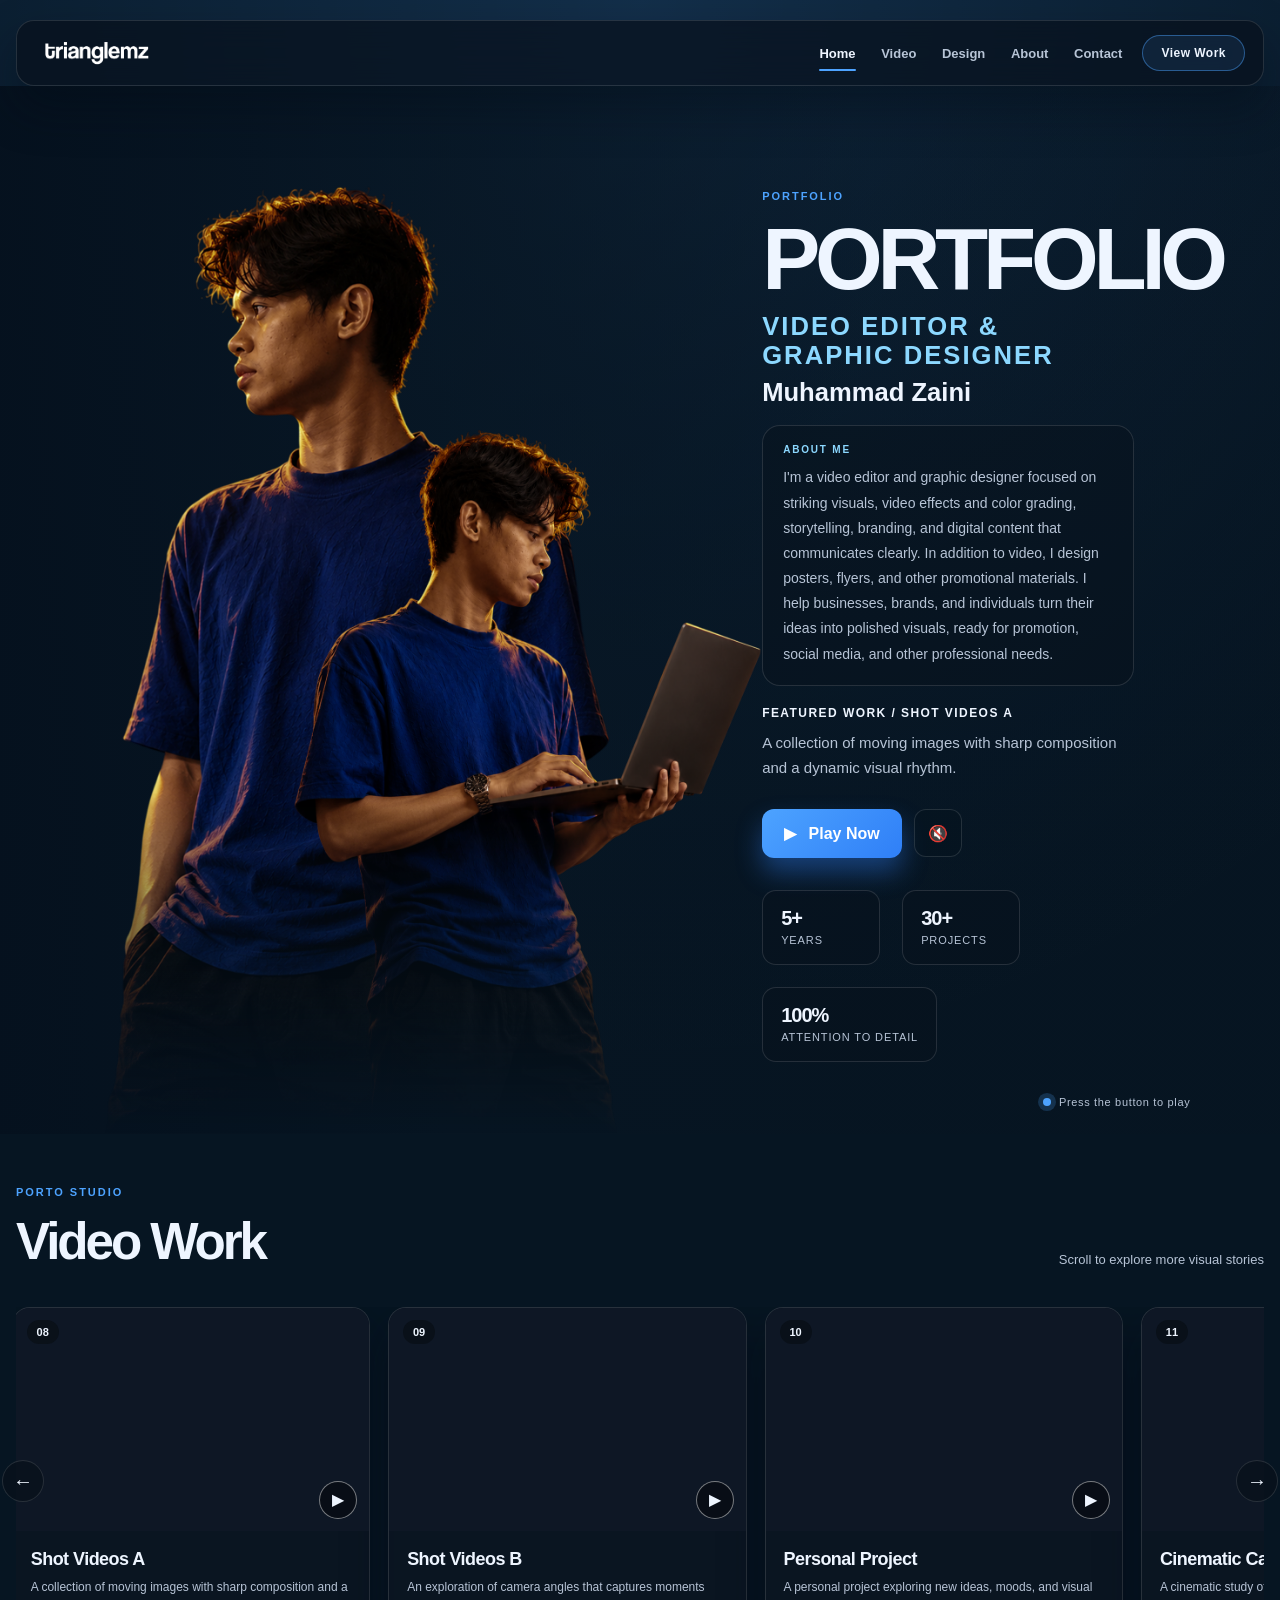
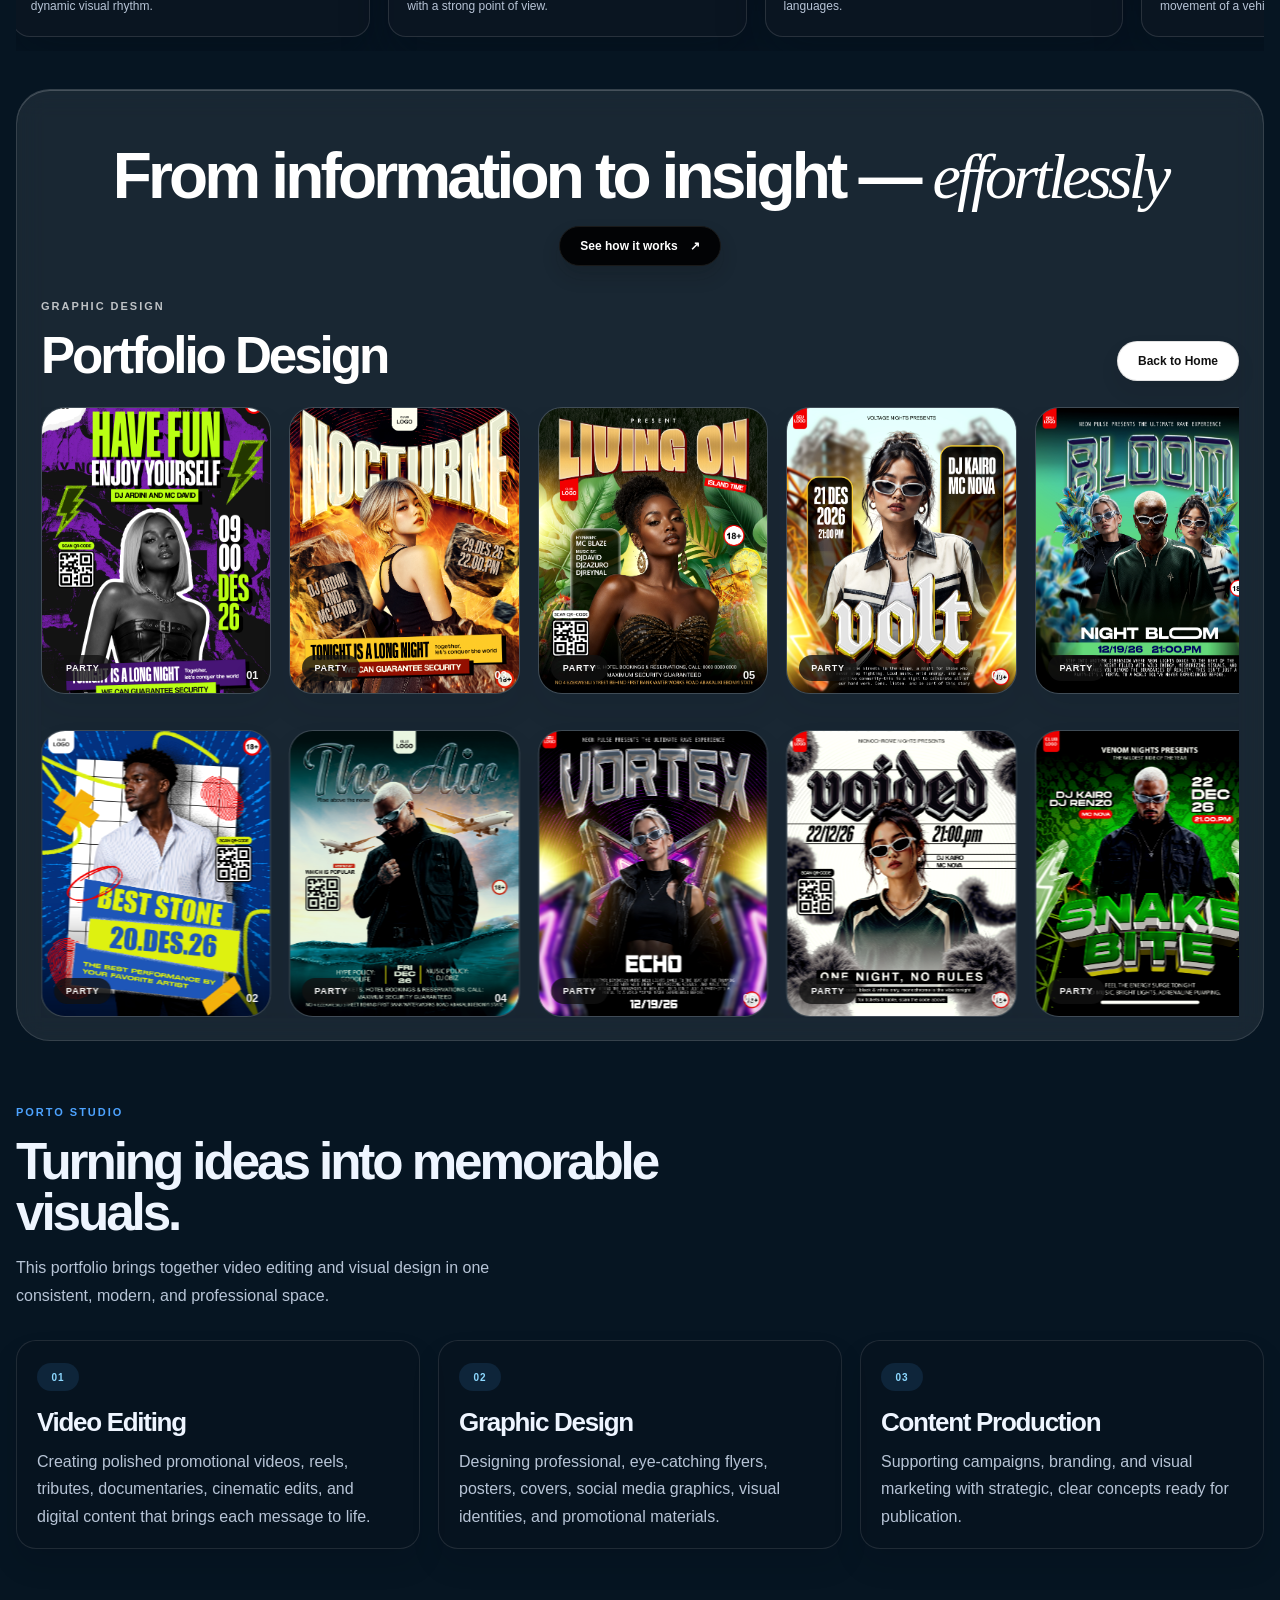
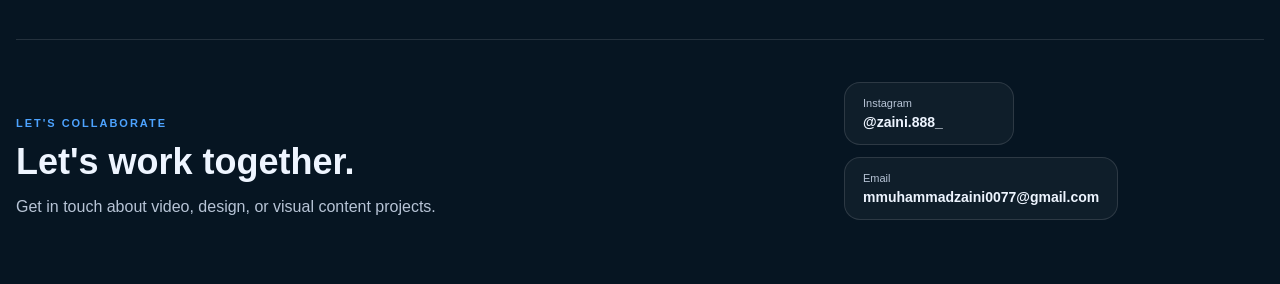
==== halaman 1/index.html @ b0491f7c "Publish portfolio website Co-authored-by: Copilot <223556219+Copilot@users.noreply.github.com>" ====
<!doctype html>
<html lang="en">
<head>
  <meta charset="utf-8">
  <meta name="viewport" content="width=device-width, initial-scale=1">
  <meta name="description" content="Muhammad Zaini's professional video editing and graphic design portfolio.">
  <title>Porto Studio | Video & Design</title>
  <link rel="stylesheet" href="style.css">
</head>
<body>
  <header class="topbar">
    <a class="brand" href="#beranda" aria-label="Porto Studio">
      <img src="logo.png" alt="Porto Studio">
    </a>

    <nav class="main-nav" aria-label="Main navigation">
      <a class="active" href="#beranda">Home</a>
      <a href="#video">Video</a>
      <a href="#design">Design</a>
      <a href="#tentang">About</a>
      <a href="#kontak">Contact</a>
    </nav>

    <a class="topbar-cta" href="#design">View Work</a>
  </header>

  <main class="site-shell">
    <section class="hero" id="beranda" aria-label="Featured video">
      <video class="hero-video" muted playsinline preload="metadata"></video>
      <div class="hero-shade"></div>
      <img class="hero-portrait" src="foto%20zz.png" alt="Muhammad Zaini" fetchpriority="high">

      <div class="hero-content">
        <p class="eyebrow">PORTFOLIO</p>
        <h1 class="hero-title">PORTFOLIO</h1>
        <p class="hero-role">VIDEO EDITOR &amp; GRAPHIC DESIGNER</p>
        <p class="hero-name">Muhammad Zaini</p>

        <div class="intro-box">
          <p class="intro-kicker">About Me</p>
          <p class="intro-text">I'm a video editor and graphic designer focused on striking visuals, video effects and color grading, storytelling, branding, and digital content that communicates clearly. In addition to video, I design posters, flyers, and other promotional materials. I help businesses, brands, and individuals turn their ideas into polished visuals, ready for promotion, social media, and other professional needs.</p>
        </div>

        <p class="hero-project">Featured work</p>
        <p class="hero-description">A collection of visual work combining storytelling, motion, and impactful visual communication.</p>

        <div class="hero-actions">
          <button class="watch-button" type="button"><span aria-hidden="true">▶</span> Play Now</button>
          <button class="sound-button" type="button" aria-label="Turn sound on">🔇</button>
        </div>

        <ul class="quick-stats" aria-label="Portfolio statistics">
          <li>
            <strong>5+</strong>
            <span>Years</span>
          </li>
          <li>
            <strong>30+</strong>
            <span>Projects</span>
          </li>
          <li>
            <strong>100%</strong>
            <span>Attention to detail</span>
          </li>
        </ul>
      </div>

      <aside class="hero-panel" aria-label="Project highlight">
        <p class="panel-label">Project highlight</p>
        <div class="panel-card">
          <span class="chip">Now Playing</span>
          <h2 id="hero-panel-title">Shot Videos A</h2>
          <p id="hero-panel-copy">A collection of moving images with sharp composition and a dynamic visual rhythm.</p>
        </div>
      </aside>

      <div class="hero-status"><span class="status-dot"></span><span class="status-text">Ready to play in 5 seconds</span></div>
    </section>

    <section class="collection" id="video">
      <div class="section-heading">
        <div>
          <p class="eyebrow">PORTO STUDIO</p>
          <h2>Video Work</h2>
        </div>
        <p class="section-note">Scroll to explore more visual stories</p>
      </div>

      <div class="carousel-wrap">
        <button class="carousel-button previous" type="button" aria-label="Previous video">←</button>
        <div class="carousel" tabindex="0" aria-label="Video gallery"></div>
        <button class="carousel-button next" type="button" aria-label="Next video">→</button>
      </div>
    </section>

    <section class="design-section" id="design">
      <div class="design-intro">
        <h2>From information to insight — <span>effortlessly</span></h2>
        <button type="button" class="section-link" data-scroll="#beranda">See how it works <span aria-hidden="true">↗</span></button>
      </div>

      <div class="design-header">
        <div>
          <p class="eyebrow">GRAPHIC DESIGN</p>
          <h2>Portfolio Design</h2>
        </div>
        <button type="button" class="section-link secondary" data-scroll="#beranda">Back to Home</button>
      </div>

      <div class="design-grid" id="design-grid" aria-live="polite"></div>
    </section>

    <div class="design-lightbox" id="design-lightbox" aria-hidden="true">
      <div class="lightbox-panel" role="dialog" aria-modal="true" aria-labelledby="lightbox-title">
        <button type="button" class="lightbox-close" aria-label="Close preview">×</button>
        <img id="lightbox-image" src="" alt="Design preview">
        <div class="lightbox-footer">
          <div>
            <p class="lightbox-label">Selected work</p>
            <h3 id="lightbox-title">Design preview</h3>
          </div>
          <button type="button" class="lightbox-back" data-scroll="#beranda">Back to Home</button>
        </div>
      </div>
    </div>

    <section class="about" id="tentang">
      <p class="eyebrow">PORTO STUDIO</p>
      <h2>Turning ideas into memorable visuals.</h2>
      <p>This portfolio brings together video editing and visual design in one consistent, modern, and professional space.</p>

      <div class="services-wrap">
        <div class="service-card">
          <span class="service-tag">01</span>
          <h3>Video Editing</h3>
          <p>Creating polished promotional videos, reels, tributes, documentaries, cinematic edits, and digital content that brings each message to life.</p>
        </div>

        <div class="service-card">
          <span class="service-tag">02</span>
          <h3>Graphic Design</h3>
          <p>Designing professional, eye-catching flyers, posters, covers, social media graphics, visual identities, and promotional materials.</p>
        </div>

        <div class="service-card">
          <span class="service-tag">03</span>
          <h3>Content Production</h3>
          <p>Supporting campaigns, branding, and visual marketing with strategic, clear concepts ready for publication.</p>
        </div>
      </div>
    </section>

    <section class="contact-section" id="kontak" aria-labelledby="contact-title">
      <div class="contact-copy">
        <p class="eyebrow">LET'S COLLABORATE</p>
        <h2 id="contact-title">Let's work together.</h2>
        <p>Get in touch about video, design, or visual content projects.</p>
      </div>
      <div class="contact-links">
        <a class="contact-link" href="https://www.instagram.com/zaini.888_/" target="_blank" rel="noreferrer">
          <small>Instagram</small>
          <span>@zaini.888_</span>
        </a>
        <a class="contact-link" href="mailto:mmuhammadzaini0077@gmail.com">
          <small>Email</small>
          <span>mmuhammadzaini0077@gmail.com</span>
        </a>
      </div>
    </section>
  </main>

  <script src="script.js"></script>
</body>
</html>
---- halaman 1/style.css ----
:root {
  --bg: #061522;
  --bg-2: #0b1d34;
  --panel: rgba(12, 22, 34, 0.72);
  --panel-strong: rgba(9, 18, 27, 0.82);
  --line: rgba(255, 255, 255, 0.12);
  --ink: #eef5ff;
  --muted: #b7c4d6;
  --dim: #7f8da7;
  --primary: #4da3ff;
  --primary-strong: #2f7ff7;
  --accent: #8cd8ff;
  --shadow: 0 22px 45px rgba(2, 10, 22, 0.38);
}

* { box-sizing: border-box; }
html { scroll-behavior: smooth; }
body {
  margin: 0;
  background: radial-gradient(circle at top, rgba(77, 163, 255, 0.18), transparent 30%), var(--bg);
  color: var(--ink);
  font-family: "SF Pro Text", "SF Pro Display", -apple-system, BlinkMacSystemFont, sans-serif;
}
a { color: inherit; text-decoration: none; }
button, input, textarea, select { font: inherit; }
button { cursor: pointer; }

.topbar {
  position: sticky;
  top: 0;
  z-index: 20;
  width: min(1280px, calc(100% - 32px));
  margin: 20px auto 0;
  padding: 14px 18px 14px 20px;
  display: flex;
  align-items: center;
  justify-content: space-between;
  gap: 20px;
  border: 1px solid var(--line);
  border-radius: 18px;
  background: rgba(8, 17, 28, 0.7);
  backdrop-filter: blur(18px);
  box-shadow: var(--shadow);
}

.brand {
  display: inline-flex;
  align-items: center;
  justify-content: center;
  min-width: 120px;
}

.brand img {
  display: block;
  width: 110px;
  max-height: 38px;
  object-fit: contain;
}

.main-nav {
  display: flex;
  align-items: center;
  gap: clamp(16px, 2vw, 28px);
  margin-left: auto;
}

.main-nav a {
  color: var(--muted);
  font-size: 13px;
  font-weight: 600;
  transition: color 0.2s ease;
}

.main-nav a:hover,
.main-nav a.active {
  color: var(--ink);
}

.main-nav a.active {
  position: relative;
}

.main-nav a.active::after {
  content: "";
  position: absolute;
  left: 0;
  right: 0;
  bottom: -10px;
  height: 2px;
  border-radius: 99px;
  background: var(--primary);
}

.topbar-cta {
  display: inline-flex;
  align-items: center;
  justify-content: center;
  padding: 10px 18px;
  border: 1px solid rgba(77, 163, 255, 0.45);
  border-radius: 999px;
  background: rgba(77, 163, 255, 0.1);
  color: var(--ink);
  font-size: 12px;
  font-weight: 700;
  letter-spacing: 0.04em;
}

.site-shell {
  overflow: hidden;
}

.hero {
  position: relative;
  min-height: min(880px, 100vh);
  display: flex;
  align-items: flex-end;
  justify-content: space-between;
  gap: 36px;
  padding: 104px clamp(24px, 7vw, 112px) 72px;
  isolation: isolate;
}

.hero-video {
  position: absolute;
  inset: 0;
  width: 100%;
  height: 100%;
  object-fit: cover;
  z-index: -3;
  opacity: 0.7;
  filter: saturate(1.08) contrast(1.08);
}

.hero-shade {
  position: absolute;
  inset: 0;
  z-index: -2;
  background:
    linear-gradient(90deg, rgba(5, 17, 30, 0.96) 0%, rgba(7, 21, 34, 0.74) 35%, rgba(8, 19, 31, 0.2) 68%),
    linear-gradient(180deg, rgba(6, 21, 34, 0.35), rgba(6, 21, 34, 0.82));
}

.hero-portrait {
  position: absolute;
  left: clamp(20px, 5vw, 64px);
  bottom: 0;
  z-index: -1;
  width: min(62%, 780px);
  height: 96%;
  object-fit: contain;
  object-position: left bottom;
  -webkit-mask-image: linear-gradient(to top, transparent 0%, #000 34%, #000 100%);
  mask-image: linear-gradient(to top, transparent 0%, #000 34%, #000 100%);
  pointer-events: none;
  user-select: none;
}

.hero-content {
  position: relative;
  z-index: 2;
  max-width: 620px;
  animation: reveal 0.8s ease both;
}

@media (min-width: 951px) {
  .hero {
    display: grid;
    grid-template-columns: minmax(0, 1.3fr) minmax(0, 0.7fr);
    align-items: center;
    justify-content: initial;
    column-gap: clamp(24px, 3vw, 44px);
  }

  .hero-content,
  .hero-panel {
    grid-column: 2;
    width: 100%;
    max-width: 620px;
  }

  .hero-content {
    align-self: end;
    left: clamp(-44px, -3vw, -24px);
    transform: translateX(-18px);
  }

  .hero-panel {
    display: none;
  }
}

.eyebrow {
  margin: 0 0 18px;
  color: var(--primary);
  font-size: 11px;
  font-weight: 700;
  letter-spacing: 0.18em;
}

.hero-title {
  margin: 0;
  font-size: clamp(52px, 6.8vw, 102px);
  line-height: 0.9;
  letter-spacing: -0.06em;
  font-weight: 800;
  text-transform: uppercase;
}

.hero-role {
  margin: 14px 0 8px;
  color: var(--accent);
  font-size: clamp(18px, 2vw, 28px);
  font-weight: 700;
  letter-spacing: 0.08em;
  text-transform: uppercase;
}

.hero-name {
  margin: 0 0 18px;
  color: var(--ink);
  font-size: clamp(18px, 2vw, 26px);
  font-weight: 600;
}

.intro-box {
  max-width: 620px;
  margin: 0 0 20px;
  padding: 18px 20px;
  border: 1px solid rgba(255, 255, 255, 0.12);
  border-radius: 18px;
  background: rgba(8, 17, 28, 0.42);
  backdrop-filter: blur(8px);
}

.intro-kicker {
  margin: 0 0 10px;
  color: var(--accent);
  font-size: 10px;
  font-weight: 700;
  letter-spacing: 0.18em;
  text-transform: uppercase;
}

.intro-text {
  margin: 0;
  color: var(--muted);
  font-size: 14px;
  line-height: 1.8;
}

.hero-project {
  margin: 0 0 10px;
  color: var(--ink);
  font-size: 12px;
  font-weight: 700;
  letter-spacing: 0.12em;
  text-transform: uppercase;
}

.hero-description {
  margin: 0;
  max-width: 520px;
  color: var(--muted);
  font-size: 15px;
  line-height: 1.7;
}

.hero-actions {
  display: flex;
  align-items: center;
  gap: 12px;
  margin-top: 28px;
}

.watch-button,
.secondary-button,
.card-play,
.carousel-button,
.section-link,
.design-card .design-link {
  transition: transform 0.2s ease, border-color 0.2s ease, background 0.2s ease;
}

.watch-button {
  border: 0;
  border-radius: 12px;
  padding: 15px 22px;
  background: linear-gradient(135deg, var(--primary), var(--primary-strong));
  color: white;
  font-weight: 700;
  box-shadow: 0 14px 26px rgba(47, 127, 247, 0.4);
}

.watch-button:hover,
.secondary-button:hover,
.section-link:hover,
.carousel-button:hover,
.design-card:hover .design-link {
  transform: translateY(-2px);
}

.watch-button span {
  margin-right: 8px;
}

.sound-button {
  width: 48px;
  height: 48px;
  border: 1px solid var(--line);
  border-radius: 12px;
  background: rgba(6, 19, 31, 0.48);
  color: var(--ink);
}

.quick-stats {
  list-style: none;
  display: flex;
  flex-wrap: wrap;
  gap: 22px;
  padding: 0;
  margin: 32px 0 0;
}

.quick-stats li {
  min-width: 118px;
  padding: 16px 18px;
  border: 1px solid var(--line);
  border-radius: 14px;
  background: rgba(8, 17, 28, 0.38);
}

.quick-stats strong {
  display: block;
  font-size: 20px;
  letter-spacing: -0.05em;
}

.quick-stats span {
  color: var(--muted);
  font-size: 11px;
  letter-spacing: 0.08em;
  text-transform: uppercase;
}

.hero-panel {
  position: relative;
  z-index: 2;
  width: min(330px, 35vw);
  padding: 20px;
  border: 1px solid var(--line);
  border-radius: 22px;
  background: rgba(8, 19, 30, 0.64);
  backdrop-filter: blur(14px);
  box-shadow: var(--shadow);
}

.panel-label {
  margin: 0 0 14px;
  color: var(--muted);
  font-size: 10px;
  letter-spacing: 0.18em;
  text-transform: uppercase;
}

.panel-card {
  border-radius: 16px;
  padding: 18px;
  background: linear-gradient(145deg, rgba(16, 31, 48, 0.9), rgba(10, 23, 37, 0.9));
  border: 1px solid rgba(255, 255, 255, 0.1);
}

.chip {
  display: inline-flex;
  align-items: center;
  padding: 7px 10px;
  border-radius: 999px;
  background: rgba(77, 163, 255, 0.12);
  color: var(--accent);
  font-size: 10px;
  font-weight: 700;
  letter-spacing: 0.08em;
  text-transform: uppercase;
}

.panel-card h2 {
  margin: 14px 0 10px;
  font-size: clamp(26px, 2.2vw, 34px);
  letter-spacing: -0.05em;
}

.panel-card p {
  margin: 0;
  color: var(--muted);
  line-height: 1.6;
}

.hero-status {
  position: absolute;
  right: clamp(24px, 7vw, 112px);
  bottom: 26px;
  display: flex;
  align-items: center;
  gap: 8px;
  color: var(--muted);
  font-size: 11px;
  letter-spacing: 0.06em;
}

.status-dot {
  width: 8px;
  height: 8px;
  border-radius: 50%;
  background: var(--primary);
  box-shadow: 0 0 0 5px rgba(77, 163, 255, 0.2);
}

.collection,
.design-section,
.about,
.contact-section {
  width: min(1280px, calc(100% - 32px));
  margin: 0 auto;
}

.collection {
  padding: 52px 0 20px;
}

.section-heading,
.design-header {
  display: flex;
  justify-content: space-between;
  align-items: end;
  gap: 20px;
  margin-bottom: 26px;
}

.section-heading h2,
.design-header h2,
.about h2 {
  margin: 0;
  font-size: clamp(32px, 4vw, 56px);
  line-height: 1;
  letter-spacing: -0.06em;
}

.section-note {
  margin: 0;
  color: var(--muted);
  font-size: 13px;
}

.carousel-wrap {
  position: relative;
  padding: 14px 0 18px;
}

.carousel {
  display: flex;
  gap: 18px;
  overflow-x: auto;
  scroll-behavior: smooth;
  scrollbar-width: none;
  cursor: grab;
  padding-bottom: 14px;
}

.carousel::-webkit-scrollbar {
  display: none;
}

.carousel.dragging {
  cursor: grabbing;
  scroll-behavior: auto;
}

.video-card {
  flex: 0 0 clamp(270px, 28vw, 360px);
  border: 1px solid var(--line);
  border-radius: 18px;
  background: rgba(12, 22, 34, 0.9);
  overflow: hidden;
  box-shadow: var(--shadow);
}

.card-media {
  position: relative;
  aspect-ratio: 16 / 10;
  overflow: hidden;
  background: #131c29;
}

.card-media video {
  display: block;
  width: 100%;
  height: 100%;
  object-fit: cover;
  background: #0e1725;
}

.card-number {
  position: absolute;
  top: 12px;
  left: 14px;
  display: inline-flex;
  align-items: center;
  justify-content: center;
  min-width: 32px;
  padding: 6px 8px;
  border-radius: 999px;
  background: rgba(5, 9, 12, 0.45);
  color: var(--ink);
  font-size: 11px;
  font-weight: 700;
}

.card-play {
  position: absolute;
  right: 12px;
  bottom: 12px;
  width: 38px;
  height: 38px;
  border: 1px solid rgba(255, 255, 255, 0.45);
  border-radius: 50%;
  background: rgba(0, 0, 0, 0.4);
  color: var(--ink);
}

.card-copy {
  padding: 18px 18px 20px;
}

.card-copy h3 {
  margin: 0 0 8px;
  font-size: 18px;
  letter-spacing: -0.03em;
}

.card-copy p {
  margin: 0;
  color: var(--muted);
  font-size: 12px;
  line-height: 1.6;
}

.carousel-button {
  position: absolute;
  top: 50%;
  transform: translateY(-50%);
  z-index: 2;
  width: 42px;
  height: 42px;
  border: 1px solid var(--line);
  border-radius: 50%;
  background: rgba(9, 17, 27, 0.72);
  color: var(--ink);
  font-size: 20px;
}

.carousel-button.previous { left: -14px; }
.carousel-button.next { right: -14px; }

.design-section {
  padding: 56px 24px 22px;
  border-radius: 34px;
  background: rgba(255, 255, 255, 0.08);
  border: 1px solid rgba(255, 255, 255, 0.12);
  color: #121212;
  box-shadow: inset 0 1px 0 rgba(255, 255, 255, 0.2);
  backdrop-filter: blur(14px);
}

.design-intro {
  display: flex;
  flex-direction: column;
  align-items: center;
  gap: 18px;
  margin: 0 auto 34px;
  text-align: center;
}

.design-intro h2 {
  margin: 0;
  font-size: clamp(42px, 5vw, 84px);
  letter-spacing: -0.06em;
  line-height: 0.96;
  font-weight: 600;
  font-family: "SF Pro Display", "SF Pro Text", sans-serif;
  color: #ffffff;
}

.design-intro h2 span {
  font-style: italic;
  font-family: Georgia, "Times New Roman", serif;
  font-weight: 500;
}

.design-header {
  color: #ffffff;
}

.design-header .eyebrow {
  color: rgba(255, 255, 255, 0.72);
}

.section-link {
  display: inline-flex;
  align-items: center;
  justify-content: center;
  gap: 12px;
  padding: 12px 20px;
  border: 1px solid #1a1a1a;
  border-radius: 999px;
  background: rgba(0, 0, 0, 0.9);
  color: white;
  font-size: 12px;
  font-weight: 700;
  box-shadow: 0 10px 18px rgba(17, 17, 17, 0.18);
}

.section-link.secondary {
  background: #ffffff;
  color: #101010;
  border-color: rgba(18, 18, 18, 0.12);
  box-shadow: 0 10px 20px rgba(17, 17, 17, 0.08);
}

.design-grid {
  display: block;
  overflow: hidden;
  margin-top: 18px;
}

.marquee-wrap {
  display: flex;
  flex-direction: column;
  gap: 18px;
  overflow: hidden;
  width: 100%;
}

.marquee-row {
  display: flex;
  width: max-content;
  gap: 18px;
  cursor: grab;
  touch-action: pan-y;
  user-select: none;
  animation: marquee 80s linear infinite;
  will-change: transform;
}

.marquee-row:hover,
.marquee-row:focus-within,
.marquee-row.is-dragging {
  animation-play-state: paused;
}

.marquee-row.is-dragging {
  cursor: grabbing;
}

.marquee-row.reverse {
  animation-direction: reverse;
}

.design-card {
  position: relative;
  flex: 0 0 clamp(180px, 18vw, 260px);
  overflow: hidden;
  border: 1px solid rgba(255, 255, 255, 0.12);
  border-radius: 24px;
  background: rgba(255, 255, 255, 0.06);
  box-shadow: 0 16px 30px rgba(15, 25, 35, 0.08);
  transition: transform 0.25s ease, border-color 0.25s ease, box-shadow 0.25s ease;
}

.design-card:hover {
  transform: translateY(-4px);
  border-color: rgba(255, 255, 255, 0.2);
  box-shadow: 0 20px 34px rgba(15, 25, 35, 0.12);
}

.design-card .design-link {
  position: relative;
  display: block;
  width: 100%;
  height: 100%;
  background: rgba(255, 255, 255, 0.02);
  border: 0;
  padding: 0;
}

.design-card img {
  display: block;
  width: 100%;
  height: 100%;
  aspect-ratio: 4 / 5;
  object-fit: cover;
  filter: saturate(0.92) contrast(1.04);
  transition: transform 0.3s ease, filter 0.3s ease;
}

.design-card:hover img {
  transform: scale(1.02);
  filter: saturate(1) contrast(1.06);
}

.design-card .design-overlay {
  position: absolute;
  right: 12px;
  bottom: 12px;
  left: 12px;
  display: flex;
  align-items: end;
  justify-content: space-between;
  gap: 12px;
  opacity: 1;
  transform: translateY(0);
  transition: all 0.25s ease;
}

.design-tag {
  display: inline-flex;
  align-items: center;
  padding: 8px 12px;
  border-radius: 999px;
  background: rgba(17, 17, 17, 0.78);
  color: rgba(255, 255, 255, 0.96);
  font-size: 9px;
  font-weight: 800;
  letter-spacing: 0.08em;
  text-transform: uppercase;
}

.design-count {
  color: rgba(255, 255, 255, 0.94);
  font-size: 11px;
  font-weight: 700;
  text-shadow: 0 2px 10px rgba(0, 0, 0, 0.7);
}

.design-lightbox {
  position: fixed;
  inset: 0;
  display: flex;
  align-items: center;
  justify-content: center;
  padding: 24px;
  background: rgba(3, 10, 18, 0.72);
  backdrop-filter: blur(10px);
  opacity: 0;
  visibility: hidden;
  transition: opacity 0.2s ease, visibility 0.2s ease;
  z-index: 40;
}

.design-lightbox.visible {
  opacity: 1;
  visibility: visible;
}

.lightbox-panel {
  position: relative;
  width: min(860px, 90vw);
  padding: 18px 18px 12px;
  border: 1px solid rgba(255, 255, 255, 0.12);
  border-radius: 26px;
  background: rgba(13, 22, 34, 0.96);
  box-shadow: 0 22px 60px rgba(0, 0, 0, 0.4);
}

.lightbox-panel img {
  display: block;
  width: 100%;
  max-height: 78vh;
  object-fit: contain;
  border-radius: 18px;
  background: #0d1729;
}

.lightbox-close {
  position: absolute;
  top: 14px;
  right: 14px;
  width: 36px;
  height: 36px;
  border: 1px solid rgba(255, 255, 255, 0.12);
  border-radius: 50%;
  background: rgba(255, 255, 255, 0.04);
  color: white;
  font-size: 28px;
  line-height: 1;
}

.lightbox-footer {
  display: flex;
  align-items: center;
  justify-content: space-between;
  gap: 16px;
  padding: 16px 8px 8px;
}

.lightbox-label {
  margin: 0 0 4px;
  color: var(--muted);
  font-size: 10px;
  letter-spacing: 0.18em;
  text-transform: uppercase;
}

.lightbox-footer h3 {
  margin: 0;
  font-size: 24px;
  letter-spacing: -0.05em;
}

.lightbox-back {
  border: 1px solid rgba(17, 17, 17, 0.12);
  border-radius: 999px;
  background: #ffffff;
  color: #111111;
  padding: 10px 14px;
  font-size: 12px;
  font-weight: 700;
  box-shadow: 0 10px 20px rgba(17, 17, 17, 0.08);
}

.about {
  padding: 64px 0 90px;
  border-top: 1px solid rgba(17, 17, 17, 0.06);
}

.about h2 {
  max-width: 680px;
  margin-bottom: 16px;
}

.about > p:last-of-type {
  max-width: 520px;
  margin: 0;
  color: var(--muted);
  line-height: 1.75;
}

.services-wrap {
  display: grid;
  grid-template-columns: repeat(3, minmax(0, 1fr));
  gap: 18px;
  margin-top: 30px;
}

.service-card {
  padding: 22px 20px 18px;
  border: 1px solid rgba(255, 255, 255, 0.1);
  border-radius: 20px;
  background: rgba(9, 19, 30, 0.52);
  box-shadow: 0 16px 28px rgba(5, 12, 20, 0.12);
}

.service-tag {
  display: inline-flex;
  align-items: center;
  justify-content: center;
  min-width: 42px;
  height: 28px;
  border-radius: 999px;
  background: rgba(77, 163, 255, 0.12);
  color: var(--accent);
  font-size: 10px;
  font-weight: 800;
  letter-spacing: 0.1em;
}

.service-card h3 {
  margin: 16px 0 10px;
  font-size: 26px;
  letter-spacing: -0.05em;
}

.service-card p {
  margin: 0;
  color: var(--muted);
  line-height: 1.7;
}

.contact-section {
  display: flex;
  flex-wrap: wrap;
  align-items: end;
  justify-content: space-between;
  gap: 28px;
  padding: 42px 0 64px;
  border-top: 1px solid var(--line);
}

.contact-copy {
  flex: 1 1 360px;
  max-width: 520px;
  min-width: 0;
}

.contact-copy .eyebrow {
  margin: 0 0 12px;
}

.contact-copy h2 {
  margin: 0 0 10px;
  font-size: 36px;
}

.contact-copy > p:last-child {
  margin: 0;
  color: var(--muted);
  line-height: 1.7;
}

.contact-links {
  display: flex;
  flex: 0 1 420px;
  flex-wrap: wrap;
  min-width: 0;
  gap: 12px;
}

.contact-link {
  display: flex;
  flex-direction: column;
  gap: 5px;
  min-width: 170px;
  padding: 14px 18px;
  border: 1px solid var(--line);
  border-radius: 16px;
  background: rgba(255, 255, 255, 0.04);
  transition: border-color 0.2s ease, background 0.2s ease;
}

.contact-link:hover {
  border-color: rgba(255, 255, 255, 0.28);
  background: rgba(255, 255, 255, 0.08);
}

.contact-link small {
  color: var(--muted);
  font-size: 11px;
}

.contact-link span {
  overflow-wrap: anywhere;
  font-size: 14px;
  font-weight: 700;
}

@keyframes reveal {
  from {
    opacity: 0;
    transform: translateX(26px) translateY(18px);
  }
  to {
    opacity: 1;
    transform: translateX(-18px) translateY(0);
  }
}

@keyframes marquee {
  from {
    transform: translateX(0);
  }
  to {
    transform: translateX(-50%);
  }
}

@media (max-width: 950px) {
  .design-grid {
    gap: 14px;
  }

  .marquee-row {
    gap: 14px;
  }

  .design-card {
    flex-basis: clamp(150px, 36vw, 220px);
  }
}

@media (max-width: 560px) {
  .marquee-row {
    gap: 12px;
  }

  .design-card {
    flex-basis: 170px;
  }
}

@media (max-width: 950px) {
  .hero {
    flex-direction: column;
    align-items: flex-start;
    justify-content: flex-end;
    padding-top: 88px;
  }

  .hero-panel {
    width: min(420px, 100%);
  }

  .hero-portrait {
    left: 0;
    width: min(84%, 600px);
    height: 70%;
    opacity: 0.72;
    -webkit-mask-image: linear-gradient(to top, transparent 0%, #000 24%, #000 100%);
    mask-image: linear-gradient(to top, transparent 0%, #000 24%, #000 100%);
  }

  .design-grid {
    grid-template-columns: repeat(2, minmax(0, 1fr));
    gap: 16px;
  }
}

@media (max-width: 560px) {
  .design-grid {
    grid-template-columns: 1fr;
    gap: 14px;
  }

  .design-card img {
    aspect-ratio: 4 / 4.8;
  }
}

@media (max-width: 700px) {
  .topbar {
    width: min(100% - 20px, 700px);
    padding: 10px 12px;
  }

  .brand img {
    width: 90px;
  }

  .main-nav {
    gap: 10px;
  }

  .main-nav a {
    font-size: 10px;
  }

  .topbar-cta {
    display: none;
  }

  .hero {
    min-height: 720px;
    padding: 88px 20px 70px;
  }

  .hero-portrait {
    left: 0;
    width: 100%;
    height: 62%;
    opacity: 0.48;
    -webkit-mask-image: linear-gradient(to top, transparent 0%, #000 18%, #000 100%);
    mask-image: linear-gradient(to top, transparent 0%, #000 18%, #000 100%);
  }

  .hero-status {
    right: 20px;
    bottom: 18px;
  }

  .quick-stats {
    gap: 12px;
  }

  .quick-stats li {
    min-width: 92px;
  }

  .carousel-button {
    display: none;
  }

  .section-heading,
  .design-header {
    flex-direction: column;
    align-items: flex-start;
  }

  .design-grid {
    grid-template-columns: 1fr;
  }

  .design-card img {
    aspect-ratio: 4 / 4.4;
  }

  .about {
    padding-bottom: 72px;
  }

  .contact-section {
    align-items: stretch;
    flex-direction: column;
    padding-bottom: 48px;
  }

  .contact-copy h2 {
    font-size: 30px;
  }

  .contact-links {
    flex-direction: column;
  }
}
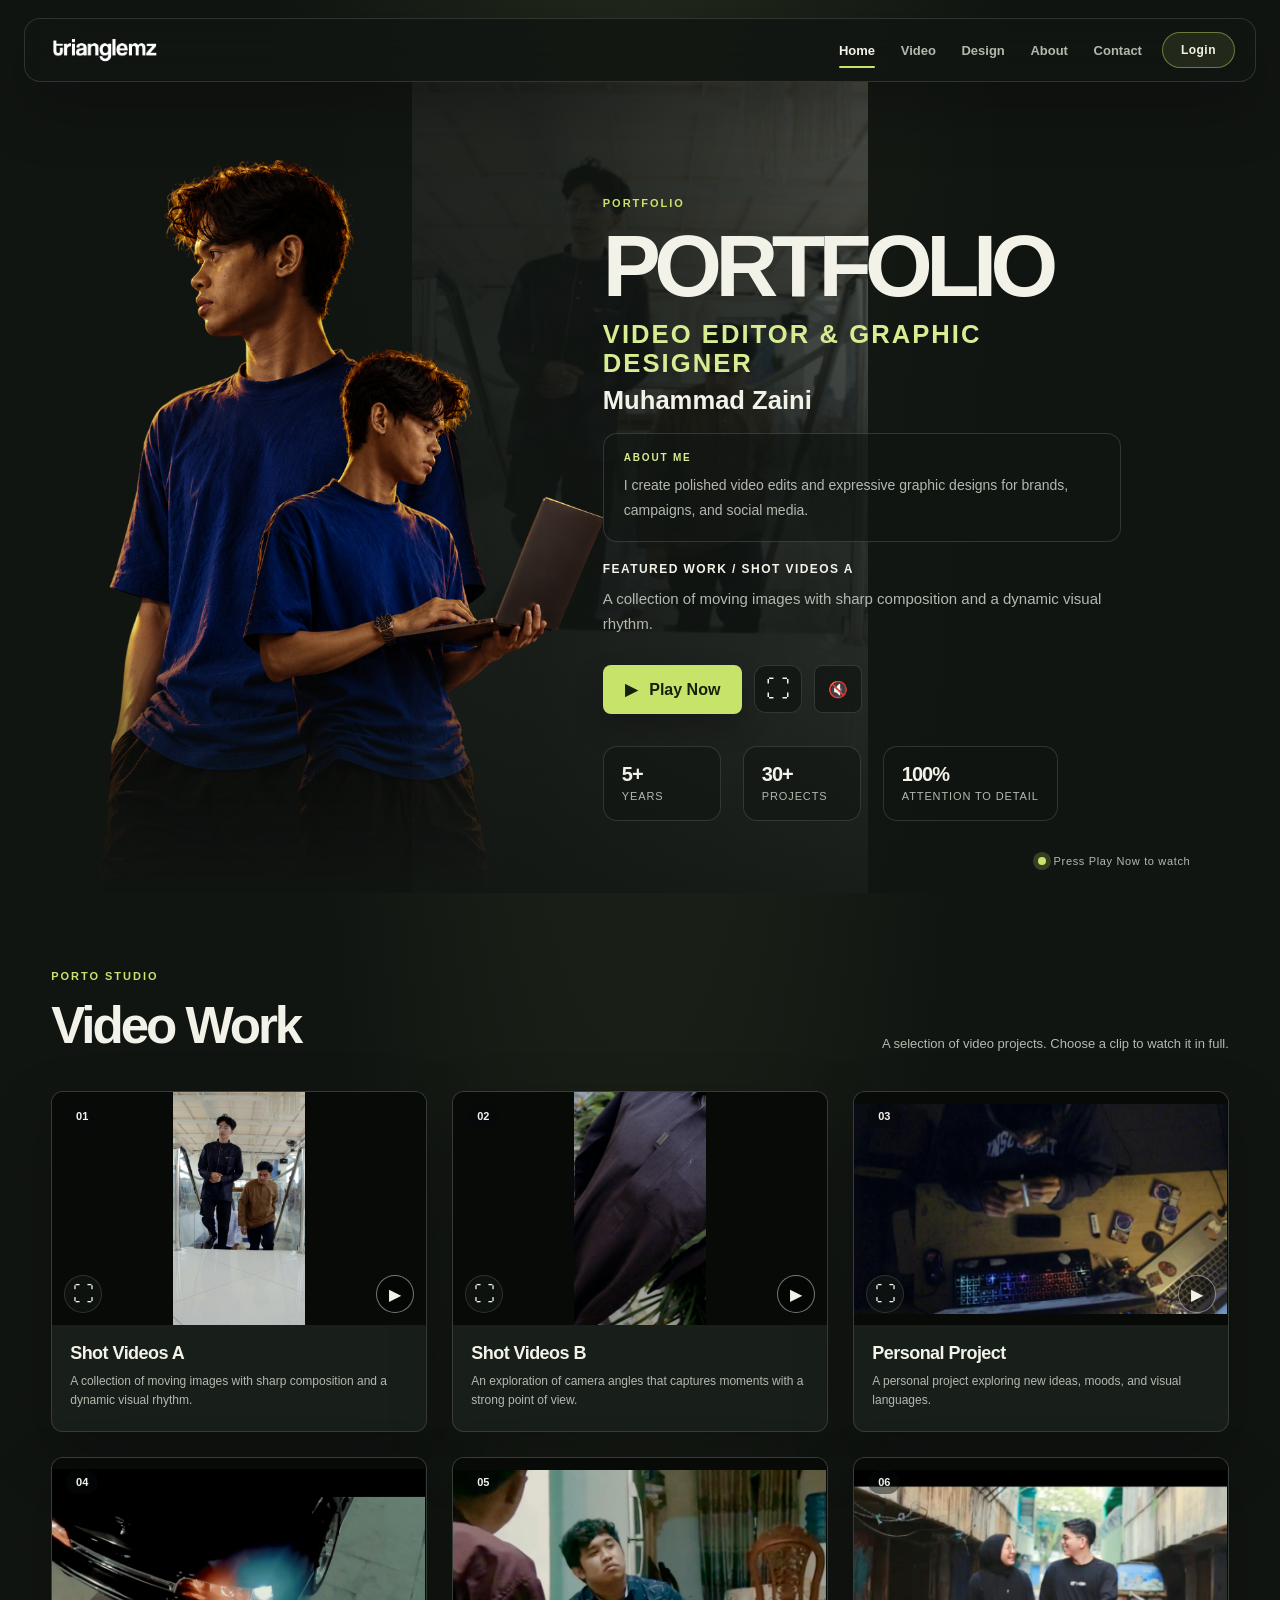
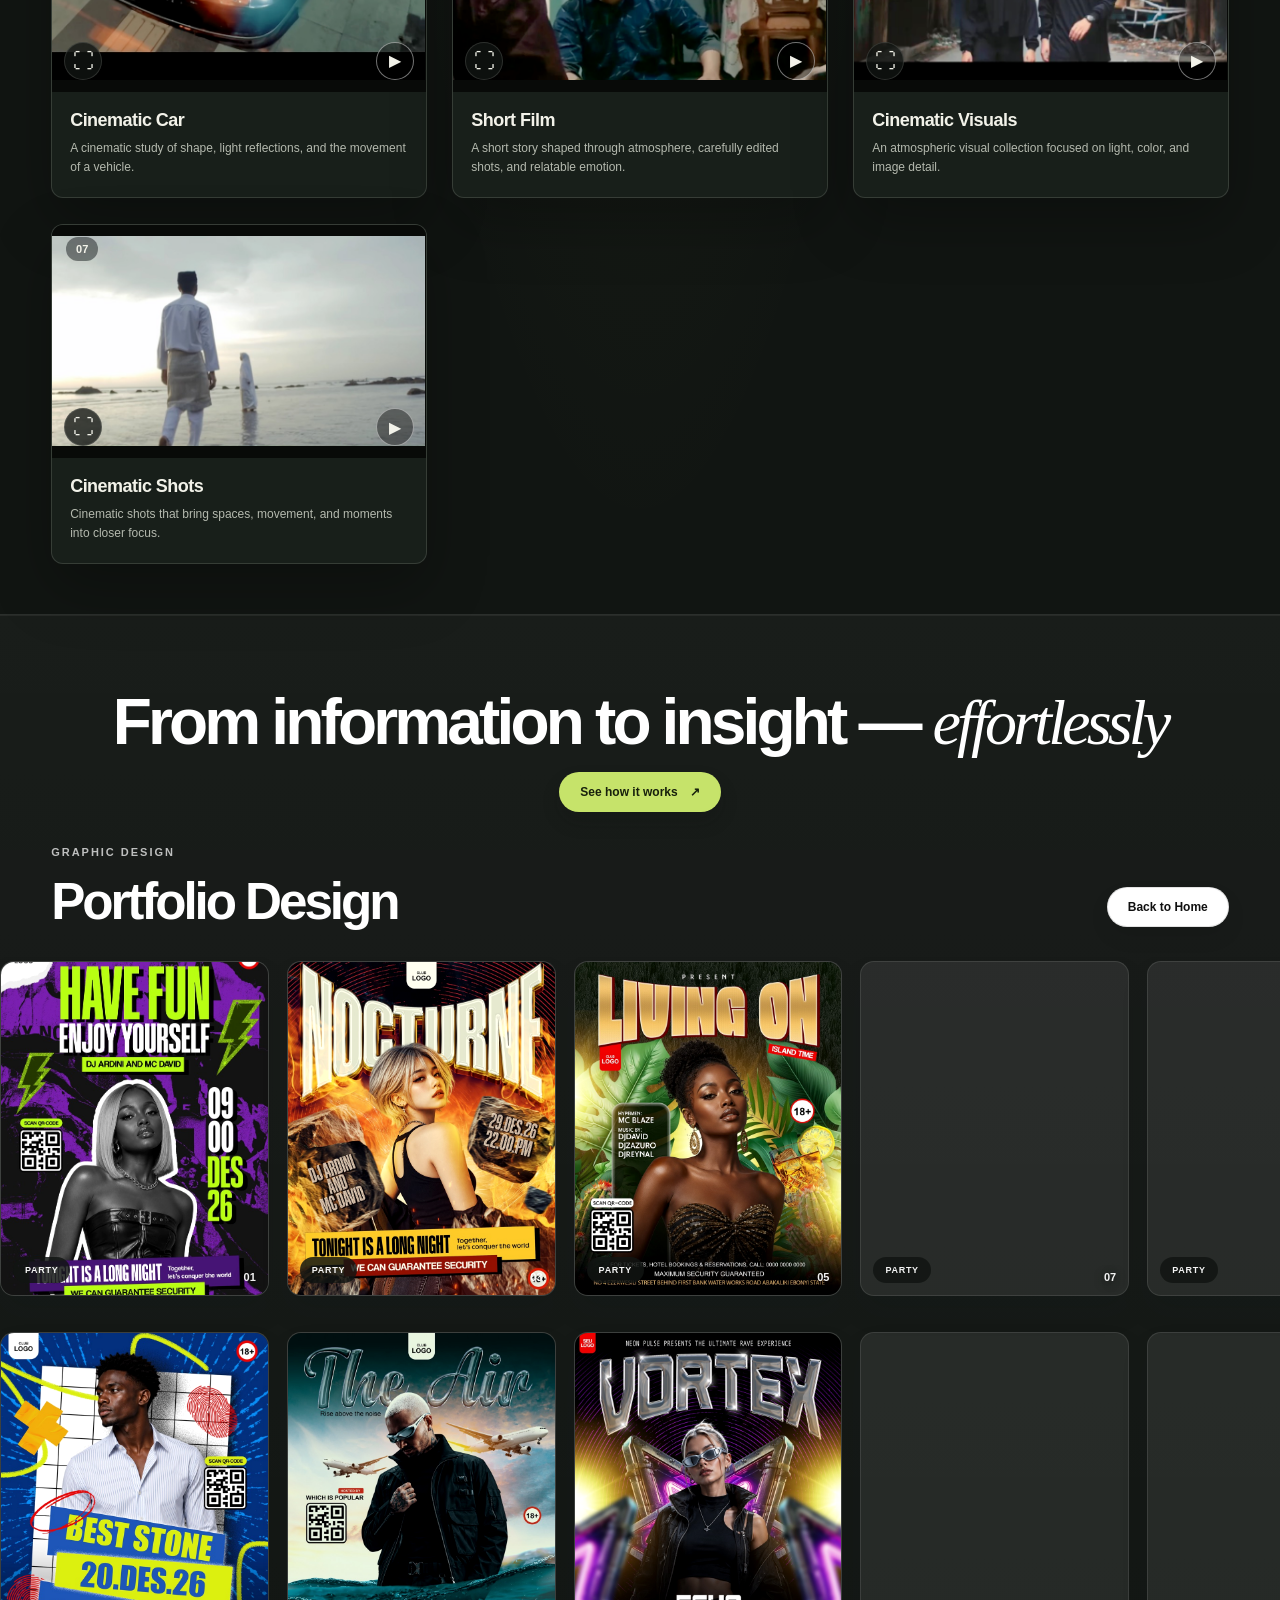
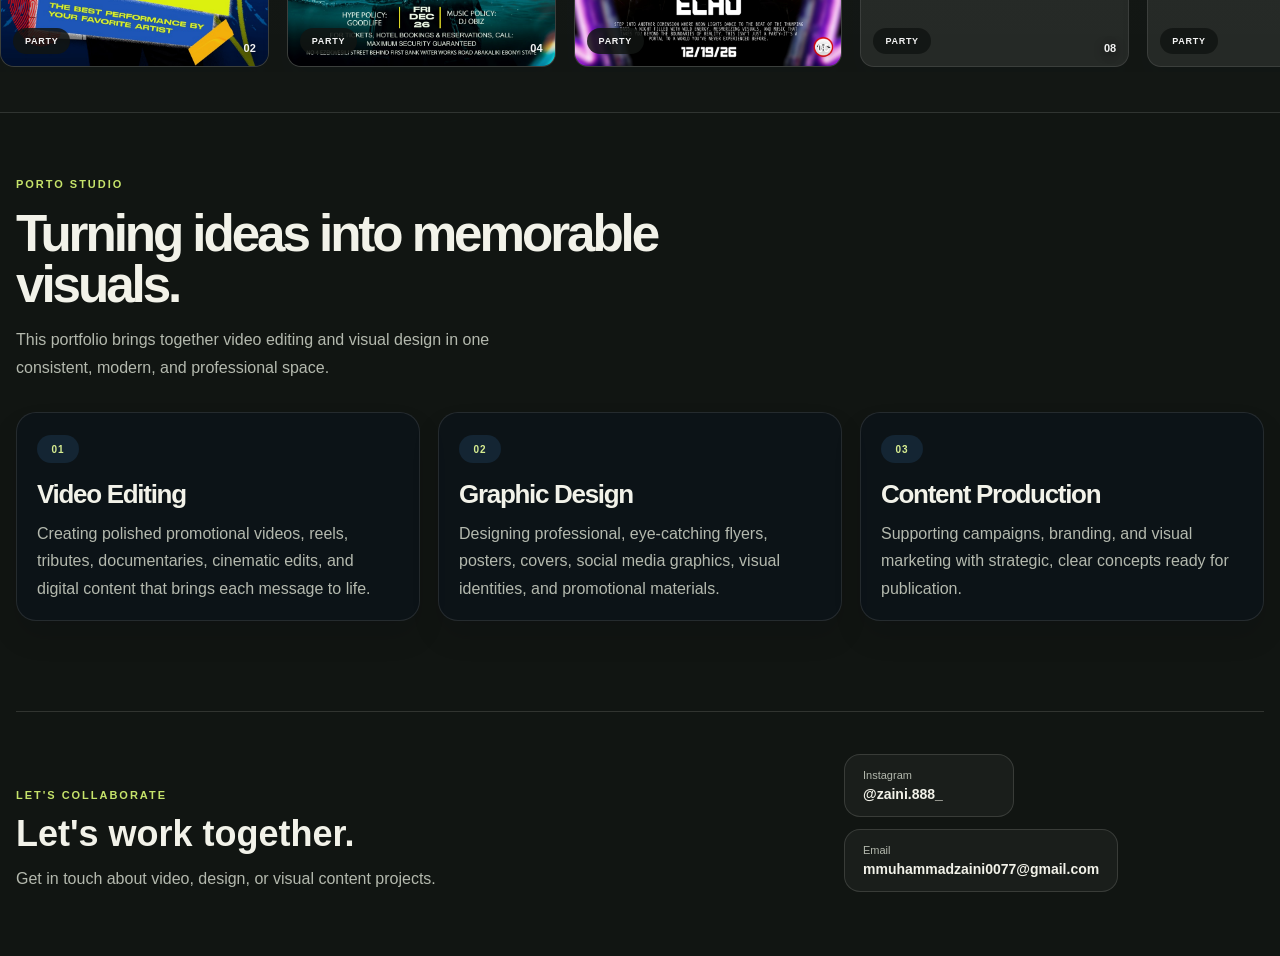
==== commit 9e5f3775: "Publish improved portfolio gallery and admin Co-authored-by: Copilot <223556219+Copilot@users.norepl" ====
--- a/halaman 1/index.html
+++ b/halaman 1/index.html
@@ -5,7 +5,7 @@
   <meta name="viewport" content="width=device-width, initial-scale=1">
   <meta name="description" content="Muhammad Zaini's professional video editing and graphic design portfolio.">
   <title>Porto Studio | Video & Design</title>
-  <link rel="stylesheet" href="style.css">
+  <link rel="stylesheet" href="style.css?v=2">
 </head>
 <body>
   <header class="topbar">
@@ -21,12 +21,15 @@
       <a href="#kontak">Contact</a>
     </nav>
 
-    <a class="topbar-cta" href="#design">View Work</a>
+    <a class="topbar-cta" href="../admin/index.html">Login</a>
   </header>
+  <p id="file-protocol-notice" class="file-protocol-notice" role="status" hidden>
+    Video tidak dapat diputar jika halaman dibuka langsung sebagai file. Dari folder proyek, jalankan <code>python3 -m http.server 8000</code>, lalu buka <code>http://localhost:8000/halaman%201/</code>.
+  </p>
 
   <main class="site-shell">
     <section class="hero" id="beranda" aria-label="Featured video">
-      <video class="hero-video" muted playsinline preload="metadata"></video>
+      <video class="hero-video" muted playsinline preload="none"></video>
       <div class="hero-shade"></div>
       <img class="hero-portrait" src="foto%20zz.png" alt="Muhammad Zaini" fetchpriority="high">
 
@@ -38,7 +41,7 @@
 
         <div class="intro-box">
           <p class="intro-kicker">About Me</p>
-          <p class="intro-text">I'm a video editor and graphic designer focused on striking visuals, video effects and color grading, storytelling, branding, and digital content that communicates clearly. In addition to video, I design posters, flyers, and other promotional materials. I help businesses, brands, and individuals turn their ideas into polished visuals, ready for promotion, social media, and other professional needs.</p>
+          <p class="intro-text">I create polished video edits and expressive graphic designs for brands, campaigns, and social media.</p>
         </div>
 
         <p class="hero-project">Featured work</p>
@@ -46,6 +49,7 @@
 
         <div class="hero-actions">
           <button class="watch-button" type="button"><span aria-hidden="true">▶</span> Play Now</button>
+          <button class="fullscreen-button" type="button" aria-label="Tonton video layar penuh">⛶</button>
           <button class="sound-button" type="button" aria-label="Turn sound on">🔇</button>
         </div>
 
@@ -83,13 +87,11 @@
           <p class="eyebrow">PORTO STUDIO</p>
           <h2>Video Work</h2>
         </div>
-        <p class="section-note">Scroll to explore more visual stories</p>
+        <p class="section-note">A selection of video projects. Choose a clip to watch it in full.</p>
       </div>
 
-      <div class="carousel-wrap">
-        <button class="carousel-button previous" type="button" aria-label="Previous video">←</button>
-        <div class="carousel" tabindex="0" aria-label="Video gallery"></div>
-        <button class="carousel-button next" type="button" aria-label="Next video">→</button>
+      <div class="video-grid-wrap">
+        <div class="video-grid" aria-label="Video gallery"></div>
       </div>
     </section>
 
@@ -118,6 +120,7 @@
           <div>
             <p class="lightbox-label">Selected work</p>
             <h3 id="lightbox-title">Design preview</h3>
+            <p class="lightbox-description" id="lightbox-description"></p>
           </div>
           <button type="button" class="lightbox-back" data-scroll="#beranda">Back to Home</button>
         </div>
@@ -150,6 +153,14 @@
       </div>
     </section>
 
+    <section class="sales-section" id="penjualan" hidden aria-labelledby="sales-title">
+      <div class="contact-copy">
+        <p class="eyebrow">PRODUK &amp; LAYANAN</p>
+        <h2 id="sales-title">Lihat penawaran.</h2>
+      </div>
+      <div class="sales-links" id="sales-links"></div>
+    </section>
+
     <section class="contact-section" id="kontak" aria-labelledby="contact-title">
       <div class="contact-copy">
         <p class="eyebrow">LET'S COLLABORATE</p>
@@ -169,6 +180,10 @@
     </section>
   </main>
 
-  <script src="script.js"></script>
+  <script src="https://cdn.jsdelivr.net/npm/@supabase/supabase-js@2"></script>
+  <script src="supabase-config.js"></script>
+  <script src="content-data.js?v=2"></script>
+  <script src="local-store.js"></script>
+  <script src="script.js?v=3"></script>
 </body>
 </html>
--- a/halaman 1/style.css
+++ b/halaman 1/style.css
@@ -1,25 +1,25 @@
 :root {
-  --bg: #061522;
-  --bg-2: #0b1d34;
-  --panel: rgba(12, 22, 34, 0.72);
-  --panel-strong: rgba(9, 18, 27, 0.82);
-  --line: rgba(255, 255, 255, 0.12);
-  --ink: #eef5ff;
-  --muted: #b7c4d6;
-  --dim: #7f8da7;
-  --primary: #4da3ff;
-  --primary-strong: #2f7ff7;
-  --accent: #8cd8ff;
-  --shadow: 0 22px 45px rgba(2, 10, 22, 0.38);
+  --bg: #111512;
+  --bg-2: #1a211c;
+  --panel: rgba(25, 32, 27, 0.86);
+  --panel-strong: rgba(17, 22, 19, 0.94);
+  --line: rgba(242, 242, 229, 0.14);
+  --ink: #f2f2e9;
+  --muted: #b4b9ae;
+  --dim: #8d958b;
+  --primary: #c6e36a;
+  --primary-strong: #a9ca4d;
+  --accent: #d7ed91;
+  --shadow: 0 24px 60px rgba(0, 0, 0, 0.26);
 }
 
 * { box-sizing: border-box; }
 html { scroll-behavior: smooth; }
 body {
   margin: 0;
-  background: radial-gradient(circle at top, rgba(77, 163, 255, 0.18), transparent 30%), var(--bg);
+  background: radial-gradient(ellipse at 50% -18%, rgba(198, 227, 106, 0.11), transparent 42%), var(--bg);
   color: var(--ink);
-  font-family: "SF Pro Text", "SF Pro Display", -apple-system, BlinkMacSystemFont, sans-serif;
+  font-family: Inter, "Avenir Next", "Segoe UI", -apple-system, BlinkMacSystemFont, sans-serif;
 }
 a { color: inherit; text-decoration: none; }
 button, input, textarea, select { font: inherit; }
@@ -29,17 +29,17 @@
   position: sticky;
   top: 0;
   z-index: 20;
-  width: min(1280px, calc(100% - 32px));
-  margin: 20px auto 0;
-  padding: 14px 18px 14px 20px;
+  width: min(1320px, calc(100% - 48px));
+  margin: 18px auto 0;
+  padding: 13px 20px;
   display: flex;
   align-items: center;
   justify-content: space-between;
   gap: 20px;
   border: 1px solid var(--line);
-  border-radius: 18px;
-  background: rgba(8, 17, 28, 0.7);
-  backdrop-filter: blur(18px);
+  border-radius: 16px;
+  background: rgba(17, 21, 18, 0.86);
+  backdrop-filter: blur(20px);
   box-shadow: var(--shadow);
 }
 
@@ -96,27 +96,38 @@
   align-items: center;
   justify-content: center;
   padding: 10px 18px;
-  border: 1px solid rgba(77, 163, 255, 0.45);
+  border: 1px solid rgba(198, 227, 106, 0.44);
   border-radius: 999px;
-  background: rgba(77, 163, 255, 0.1);
+  background: rgba(198, 227, 106, 0.1);
   color: var(--ink);
   font-size: 12px;
   font-weight: 700;
   letter-spacing: 0.04em;
 }
 
+.file-protocol-notice {
+  width: min(1320px, calc(100% - 48px));
+  margin: 12px auto 0;
+  padding: 12px 16px;
+  border: 1px solid rgba(198, 227, 106, 0.38);
+  border-radius: 10px;
+  color: var(--ink);
+  background: var(--panel-strong);
+  font-size: 13px;
+}
+
 .site-shell {
   overflow: hidden;
 }
 
 .hero {
   position: relative;
-  min-height: min(880px, 100vh);
+  min-height: min(900px, calc(100svh - 92px));
   display: flex;
   align-items: flex-end;
   justify-content: space-between;
   gap: 36px;
-  padding: 104px clamp(24px, 7vw, 112px) 72px;
+  padding: clamp(72px, 9vw, 128px) clamp(24px, 8vw, 132px) 72px;
   isolation: isolate;
 }
 
@@ -125,10 +136,10 @@
   inset: 0;
   width: 100%;
   height: 100%;
-  object-fit: cover;
+  object-fit: contain;
   z-index: -3;
-  opacity: 0.7;
-  filter: saturate(1.08) contrast(1.08);
+  opacity: 0.58;
+  filter: saturate(0.82) contrast(1.04);
 }
 
 .hero-shade {
@@ -136,8 +147,8 @@
   inset: 0;
   z-index: -2;
   background:
-    linear-gradient(90deg, rgba(5, 17, 30, 0.96) 0%, rgba(7, 21, 34, 0.74) 35%, rgba(8, 19, 31, 0.2) 68%),
-    linear-gradient(180deg, rgba(6, 21, 34, 0.35), rgba(6, 21, 34, 0.82));
+    linear-gradient(90deg, rgba(17, 21, 18, 0.95) 0%, rgba(17, 21, 18, 0.76) 42%, rgba(17, 21, 18, 0.25) 76%),
+    linear-gradient(180deg, rgba(17, 21, 18, 0.18), rgba(17, 21, 18, 0.88));
 }
 
 .hero-portrait {
@@ -165,7 +176,7 @@
 @media (min-width: 951px) {
   .hero {
     display: grid;
-    grid-template-columns: minmax(0, 1.3fr) minmax(0, 0.7fr);
+    grid-template-columns: minmax(0, 1fr) minmax(0, 1fr);
     align-items: center;
     justify-content: initial;
     column-gap: clamp(24px, 3vw, 44px);
@@ -201,7 +212,7 @@
   margin: 0;
   font-size: clamp(52px, 6.8vw, 102px);
   line-height: 0.9;
-  letter-spacing: -0.06em;
+  letter-spacing: -0.075em;
   font-weight: 800;
   text-transform: uppercase;
 }
@@ -226,10 +237,10 @@
   max-width: 620px;
   margin: 0 0 20px;
   padding: 18px 20px;
-  border: 1px solid rgba(255, 255, 255, 0.12);
-  border-radius: 18px;
-  background: rgba(8, 17, 28, 0.42);
-  backdrop-filter: blur(8px);
+  border: 1px solid rgba(242, 242, 229, 0.15);
+  border-radius: 14px;
+  background: rgba(17, 21, 18, 0.62);
+  backdrop-filter: blur(12px);
 }
 
 .intro-kicker {
@@ -275,7 +286,8 @@
 .watch-button,
 .secondary-button,
 .card-play,
-.carousel-button,
+.card-fullscreen,
+.fullscreen-button,
 .section-link,
 .design-card .design-link {
   transition: transform 0.2s ease, border-color 0.2s ease, background 0.2s ease;
@@ -283,18 +295,17 @@
 
 .watch-button {
   border: 0;
-  border-radius: 12px;
+  border-radius: 8px;
   padding: 15px 22px;
-  background: linear-gradient(135deg, var(--primary), var(--primary-strong));
-  color: white;
+  background: var(--primary);
+  color: #17200c;
   font-weight: 700;
-  box-shadow: 0 14px 26px rgba(47, 127, 247, 0.4);
+  box-shadow: 0 12px 28px rgba(0, 0, 0, 0.24);
 }
 
 .watch-button:hover,
 .secondary-button:hover,
 .section-link:hover,
-.carousel-button:hover,
 .design-card:hover .design-link {
   transform: translateY(-2px);
 }
@@ -307,9 +318,51 @@
   width: 48px;
   height: 48px;
   border: 1px solid var(--line);
+  border-radius: 8px;
+  background: rgba(17, 21, 18, 0.7);
+  color: var(--ink);
+}
+
+.fullscreen-button,
+.card-fullscreen {
+  display: inline-flex;
+  align-items: center;
+  justify-content: center;
+  border: 1px solid var(--line);
+  background: rgba(17, 21, 18, 0.78);
+  color: var(--ink);
+}
+
+.fullscreen-button {
+  width: 48px;
+  height: 48px;
   border-radius: 12px;
-  background: rgba(6, 19, 31, 0.48);
-  color: var(--ink);
+  font-size: 24px;
+}
+
+.card-fullscreen {
+  position: absolute;
+  left: 12px;
+  bottom: 12px;
+  width: 38px;
+  height: 38px;
+  border-radius: 50%;
+  font-size: 21px;
+}
+
+.fullscreen-button:hover,
+.card-fullscreen:hover {
+  border-color: var(--primary);
+  background: rgba(198, 227, 106, 0.2);
+}
+
+.empty-state {
+  width: 100%;
+  padding: 28px;
+  border: 1px solid var(--line);
+  border-radius: 14px;
+  color: var(--muted);
+  text-align: center;
 }
 
 .quick-stats {
@@ -326,7 +379,7 @@
   padding: 16px 18px;
   border: 1px solid var(--line);
   border-radius: 14px;
-  background: rgba(8, 17, 28, 0.38);
+  background: rgba(17, 21, 18, 0.58);
 }
 
 .quick-stats strong {
@@ -349,7 +402,7 @@
   padding: 20px;
   border: 1px solid var(--line);
   border-radius: 22px;
-  background: rgba(8, 19, 30, 0.64);
+  background: rgba(17, 21, 18, 0.8);
   backdrop-filter: blur(14px);
   box-shadow: var(--shadow);
 }
@@ -365,7 +418,7 @@
 .panel-card {
   border-radius: 16px;
   padding: 18px;
-  background: linear-gradient(145deg, rgba(16, 31, 48, 0.9), rgba(10, 23, 37, 0.9));
+  background: linear-gradient(145deg, rgba(40, 49, 40, 0.9), rgba(24, 30, 25, 0.94));
   border: 1px solid rgba(255, 255, 255, 0.1);
 }
 
@@ -374,7 +427,7 @@
   align-items: center;
   padding: 7px 10px;
   border-radius: 999px;
-  background: rgba(77, 163, 255, 0.12);
+  background: rgba(198, 227, 106, 0.12);
   color: var(--accent);
   font-size: 10px;
   font-weight: 700;
@@ -411,7 +464,7 @@
   height: 8px;
   border-radius: 50%;
   background: var(--primary);
-  box-shadow: 0 0 0 5px rgba(77, 163, 255, 0.2);
+  box-shadow: 0 0 0 5px rgba(198, 227, 106, 0.2);
 }
 
 .collection,
@@ -423,7 +476,8 @@
 }
 
 .collection {
-  padding: 52px 0 20px;
+  width: 100%;
+  padding: clamp(48px, 6vw, 80px) 0 32px;
 }
 
 .section-heading,
@@ -435,6 +489,11 @@
   margin-bottom: 26px;
 }
 
+.section-heading {
+  width: min(1280px, calc(100% - clamp(32px, 8vw, 112px)));
+  margin-inline: auto;
+}
+
 .section-heading h2,
 .design-header h2,
 .about h2 {
@@ -450,35 +509,24 @@
   font-size: 13px;
 }
 
-.carousel-wrap {
-  position: relative;
+.video-grid-wrap {
+  width: min(1280px, calc(100% - clamp(32px, 8vw, 112px)));
+  margin: 0 auto;
   padding: 14px 0 18px;
 }
 
-.carousel {
-  display: flex;
-  gap: 18px;
-  overflow-x: auto;
-  scroll-behavior: smooth;
-  scrollbar-width: none;
-  cursor: grab;
-  padding-bottom: 14px;
-}
-
-.carousel::-webkit-scrollbar {
-  display: none;
-}
-
-.carousel.dragging {
-  cursor: grabbing;
-  scroll-behavior: auto;
+.video-grid {
+  display: grid;
+  grid-template-columns: repeat(3, minmax(0, 1fr));
+  align-items: start;
+  gap: clamp(16px, 2vw, 26px);
 }
 
 .video-card {
-  flex: 0 0 clamp(270px, 28vw, 360px);
+  min-width: 0;
   border: 1px solid var(--line);
-  border-radius: 18px;
-  background: rgba(12, 22, 34, 0.9);
+  border-radius: 12px;
+  background: rgba(25, 32, 27, 0.94);
   overflow: hidden;
   box-shadow: var(--shadow);
 }
@@ -487,15 +535,32 @@
   position: relative;
   aspect-ratio: 16 / 10;
   overflow: hidden;
-  background: #131c29;
+  background: #080a08;
 }
 
 .card-media video {
   display: block;
   width: 100%;
   height: 100%;
-  object-fit: cover;
-  background: #0e1725;
+  object-fit: contain;
+  background: #080a08;
+}
+
+.hero-video:fullscreen,
+.hero-video:-webkit-full-screen {
+  position: fixed;
+  inset: 0;
+  z-index: 9999;
+  width: 100vw;
+  height: 100vh;
+  object-fit: contain;
+  background: #000;
+  opacity: 1;
+  filter: none;
+}
+
+.hero-video::-webkit-media-controls {
+  z-index: 10000;
 }
 
 .card-number {
@@ -543,31 +608,16 @@
   line-height: 1.6;
 }
 
-.carousel-button {
-  position: absolute;
-  top: 50%;
-  transform: translateY(-50%);
-  z-index: 2;
-  width: 42px;
-  height: 42px;
-  border: 1px solid var(--line);
-  border-radius: 50%;
-  background: rgba(9, 17, 27, 0.72);
+.design-section {
+  width: 100%;
+  max-width: none;
+  margin: 0;
+  padding: clamp(48px, 6vw, 80px) 0 40px;
+  border-block: 1px solid rgba(255, 255, 255, 0.1);
+  border-radius: 0;
+  background: linear-gradient(180deg, rgba(255, 255, 255, 0.035), rgba(255, 255, 255, 0.008));
   color: var(--ink);
-  font-size: 20px;
-}
-
-.carousel-button.previous { left: -14px; }
-.carousel-button.next { right: -14px; }
-
-.design-section {
-  padding: 56px 24px 22px;
-  border-radius: 34px;
-  background: rgba(255, 255, 255, 0.08);
-  border: 1px solid rgba(255, 255, 255, 0.12);
-  color: #121212;
-  box-shadow: inset 0 1px 0 rgba(255, 255, 255, 0.2);
-  backdrop-filter: blur(14px);
+  box-shadow: inset 0 1px 0 rgba(255, 255, 255, 0.06);
 }
 
 .design-intro {
@@ -577,6 +627,7 @@
   gap: 18px;
   margin: 0 auto 34px;
   text-align: center;
+  width: min(1280px, calc(100% - clamp(32px, 8vw, 112px)));
 }
 
 .design-intro h2 {
@@ -596,6 +647,8 @@
 }
 
 .design-header {
+  width: min(1280px, calc(100% - clamp(32px, 8vw, 112px)));
+  margin: 0 auto 26px;
   color: #ffffff;
 }
 
@@ -609,10 +662,10 @@
   justify-content: center;
   gap: 12px;
   padding: 12px 20px;
-  border: 1px solid #1a1a1a;
+  border: 1px solid rgba(198, 227, 106, 0.34);
   border-radius: 999px;
-  background: rgba(0, 0, 0, 0.9);
-  color: white;
+  background: var(--primary);
+  color: #17200c;
   font-size: 12px;
   font-weight: 700;
   box-shadow: 0 10px 18px rgba(17, 17, 17, 0.18);
@@ -628,7 +681,8 @@
 .design-grid {
   display: block;
   overflow: hidden;
-  margin-top: 18px;
+  width: 100%;
+  margin-top: 30px;
 }
 
 .marquee-wrap {
@@ -637,6 +691,7 @@
   gap: 18px;
   overflow: hidden;
   width: 100%;
+  padding-block: 4px;
 }
 
 .marquee-row {
@@ -666,10 +721,10 @@
 
 .design-card {
   position: relative;
-  flex: 0 0 clamp(180px, 18vw, 260px);
+  flex: 0 0 clamp(210px, 21vw, 300px);
   overflow: hidden;
   border: 1px solid rgba(255, 255, 255, 0.12);
-  border-radius: 24px;
+  border-radius: 14px;
   background: rgba(255, 255, 255, 0.06);
   box-shadow: 0 16px 30px rgba(15, 25, 35, 0.08);
   transition: transform 0.25s ease, border-color 0.25s ease, box-shadow 0.25s ease;
@@ -725,7 +780,7 @@
   align-items: center;
   padding: 8px 12px;
   border-radius: 999px;
-  background: rgba(17, 17, 17, 0.78);
+  background: rgba(17, 21, 18, 0.84);
   color: rgba(255, 255, 255, 0.96);
   font-size: 9px;
   font-weight: 800;
@@ -765,8 +820,8 @@
   width: min(860px, 90vw);
   padding: 18px 18px 12px;
   border: 1px solid rgba(255, 255, 255, 0.12);
-  border-radius: 26px;
-  background: rgba(13, 22, 34, 0.96);
+  border-radius: 18px;
+  background: rgba(25, 32, 27, 0.98);
   box-shadow: 0 22px 60px rgba(0, 0, 0, 0.4);
 }
 
@@ -815,6 +870,13 @@
   letter-spacing: -0.05em;
 }
 
+.lightbox-description {
+  margin: 6px 0 0;
+  color: var(--muted);
+  font-size: 13px;
+  line-height: 1.5;
+}
+
 .lightbox-back {
   border: 1px solid rgba(17, 17, 17, 0.12);
   border-radius: 999px;
@@ -972,6 +1034,10 @@
 }
 
 @media (max-width: 950px) {
+  .video-grid {
+    grid-template-columns: repeat(2, minmax(0, 1fr));
+  }
+
   .design-grid {
     gap: 14px;
   }
@@ -981,7 +1047,7 @@
   }
 
   .design-card {
-    flex-basis: clamp(150px, 36vw, 220px);
+    flex-basis: clamp(200px, 32vw, 270px);
   }
 }
 
@@ -991,7 +1057,7 @@
   }
 
   .design-card {
-    flex-basis: 170px;
+    flex-basis: clamp(220px, 72vw, 280px);
   }
 }
 
@@ -1004,7 +1070,7 @@
   }
 
   .hero-panel {
-    width: min(420px, 100%);
+    display: none;
   }
 
   .hero-portrait {
@@ -1035,29 +1101,39 @@
 
 @media (max-width: 700px) {
   .topbar {
-    width: min(100% - 20px, 700px);
+    width: min(100% - 24px, 700px);
+    flex-wrap: wrap;
     padding: 10px 12px;
-  }
-
+    gap: 8px 12px;
+  }
+
+  .brand { order: 0; min-width: 0; }
   .brand img {
     width: 90px;
   }
 
   .main-nav {
-    gap: 10px;
+    order: 2;
+    flex: 0 0 100%;
+    justify-content: space-between;
+    gap: 8px;
+    margin: 4px 0 0;
   }
 
   .main-nav a {
-    font-size: 10px;
+    font-size: 11px;
+    white-space: nowrap;
   }
 
   .topbar-cta {
-    display: none;
+    order: 1;
+    margin-left: auto;
+    padding: 8px 14px;
   }
 
   .hero {
-    min-height: 720px;
-    padding: 88px 20px 70px;
+    min-height: max(760px, calc(100svh - 80px));
+    padding: 80px 20px 70px;
   }
 
   .hero-portrait {
@@ -1082,8 +1158,13 @@
     min-width: 92px;
   }
 
-  .carousel-button {
-    display: none;
+  .video-grid-wrap {
+    width: calc(100% - 40px);
+  }
+
+  .video-grid {
+    grid-template-columns: 1fr;
+    gap: 16px;
   }
 
   .section-heading,
@@ -1092,8 +1173,24 @@
     align-items: flex-start;
   }
 
+  .section-heading,
+  .design-header,
+  .design-intro {
+    width: calc(100% - 40px);
+  }
+
+  .design-section {
+    padding-top: 48px;
+    padding-bottom: 28px;
+  }
+
+  .marquee-wrap {
+    gap: 12px;
+  }
+
   .design-grid {
     grid-template-columns: 1fr;
+    margin-top: 24px;
   }
 
   .design-card img {
@@ -1118,3 +1215,69 @@
     flex-direction: column;
   }
 }
+
+:focus-visible {
+  outline: 3px solid var(--accent);
+  outline-offset: 3px;
+}
+
+@media (prefers-reduced-motion: reduce) {
+  html {
+    scroll-behavior: auto;
+  }
+
+  *,
+  *::before,
+  *::after {
+    animation-duration: 0.01ms !important;
+    animation-iteration-count: 1 !important;
+    scroll-behavior: auto !important;
+    transition-duration: 0.01ms !important;
+  }
+}
+
+.sales-section {
+  width: min(1160px, calc(100% - 48px));
+  margin: 0 auto;
+  padding: 54px 0 72px;
+  border-top: 1px solid rgba(244, 240, 232, .16);
+}
+
+.sales-section[hidden] {
+  display: none;
+}
+
+.sales-links {
+  display: grid;
+  grid-template-columns: repeat(auto-fit, minmax(220px, 1fr));
+  gap: 14px;
+  margin-top: 24px;
+}
+
+.sale-link {
+  display: grid;
+  gap: 8px;
+  padding: 20px;
+  border: 1px solid rgba(244, 240, 232, .16);
+  color: var(--ink);
+  background: rgba(255, 255, 255, .04);
+  text-decoration: none;
+  transition: border-color .2s ease, background .2s ease;
+}
+
+.sale-link:hover {
+  border-color: var(--primary);
+  background: rgba(198, 227, 106, .1);
+}
+
+.sale-link span {
+  color: var(--muted);
+  font-size: 14px;
+}
+
+@media (max-width: 560px) {
+  .sales-section {
+    width: calc(100% - 40px);
+    padding: 42px 0 52px;
+  }
+}
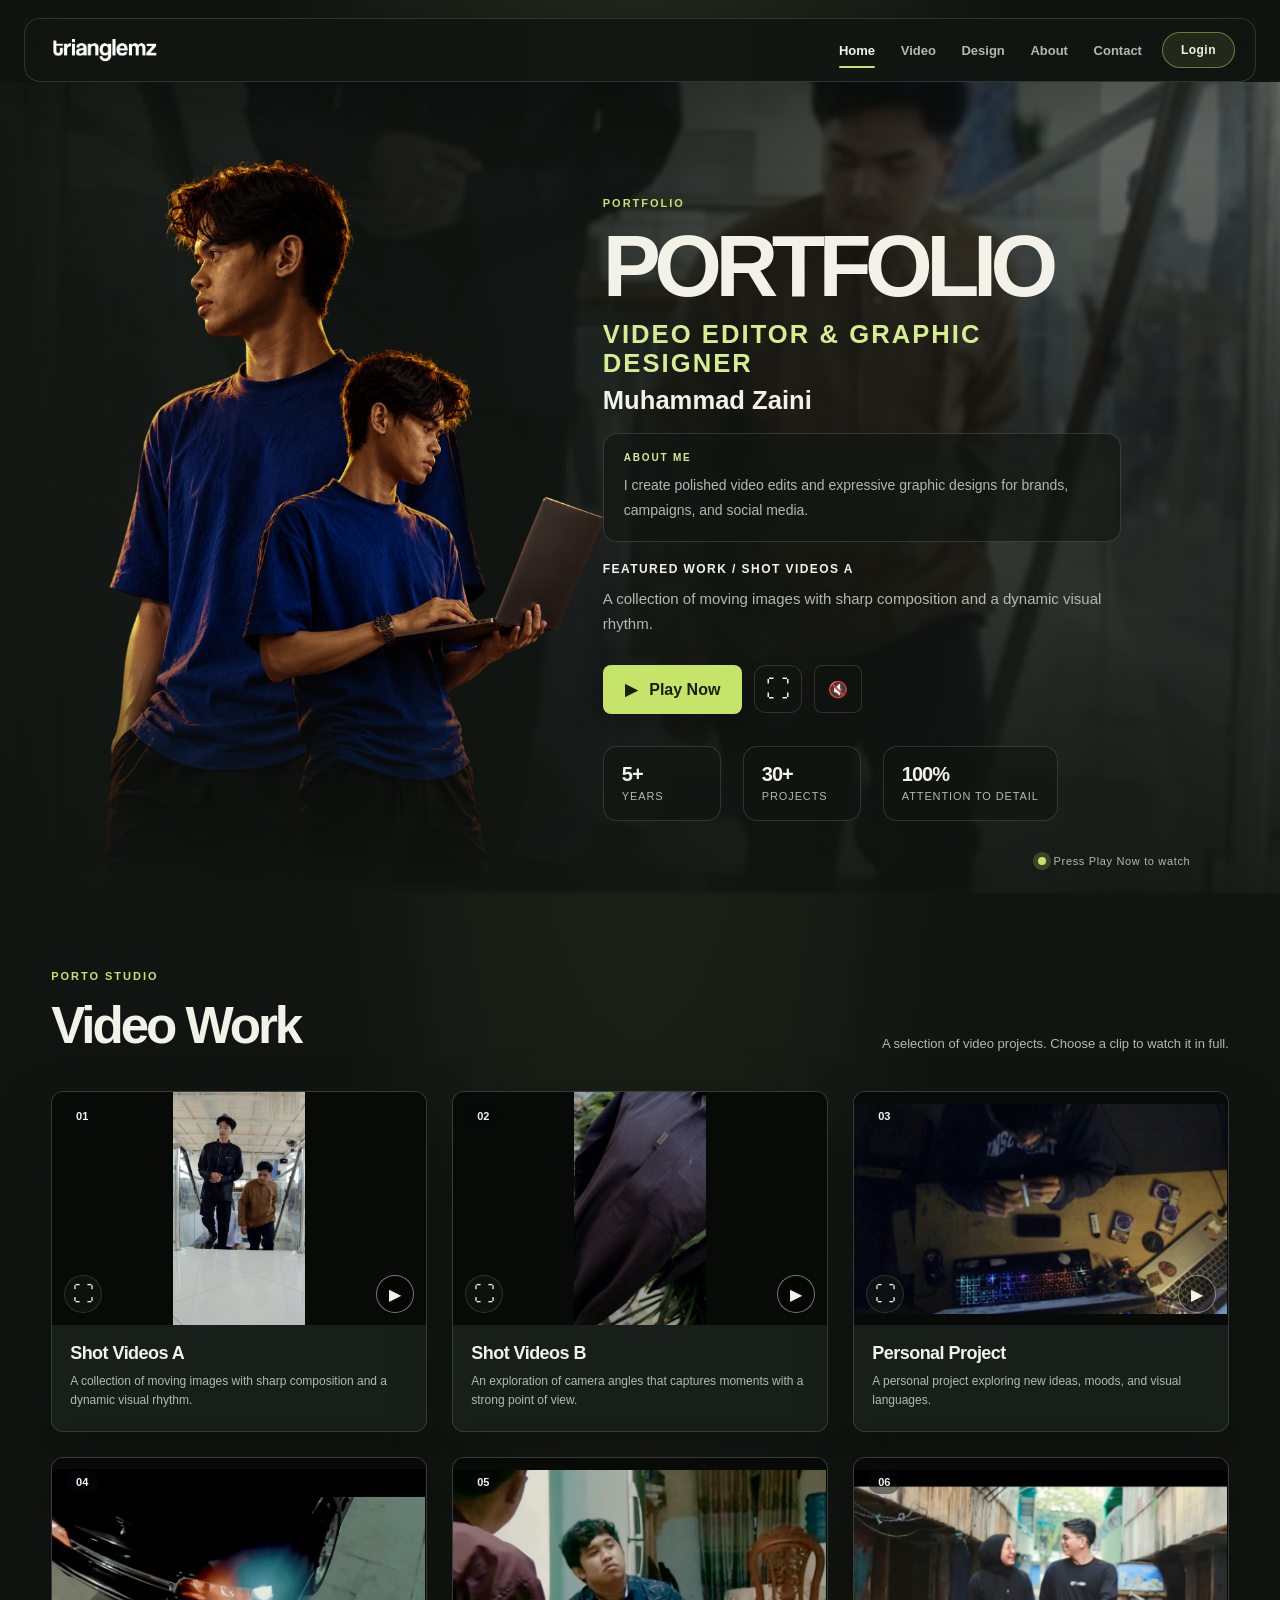
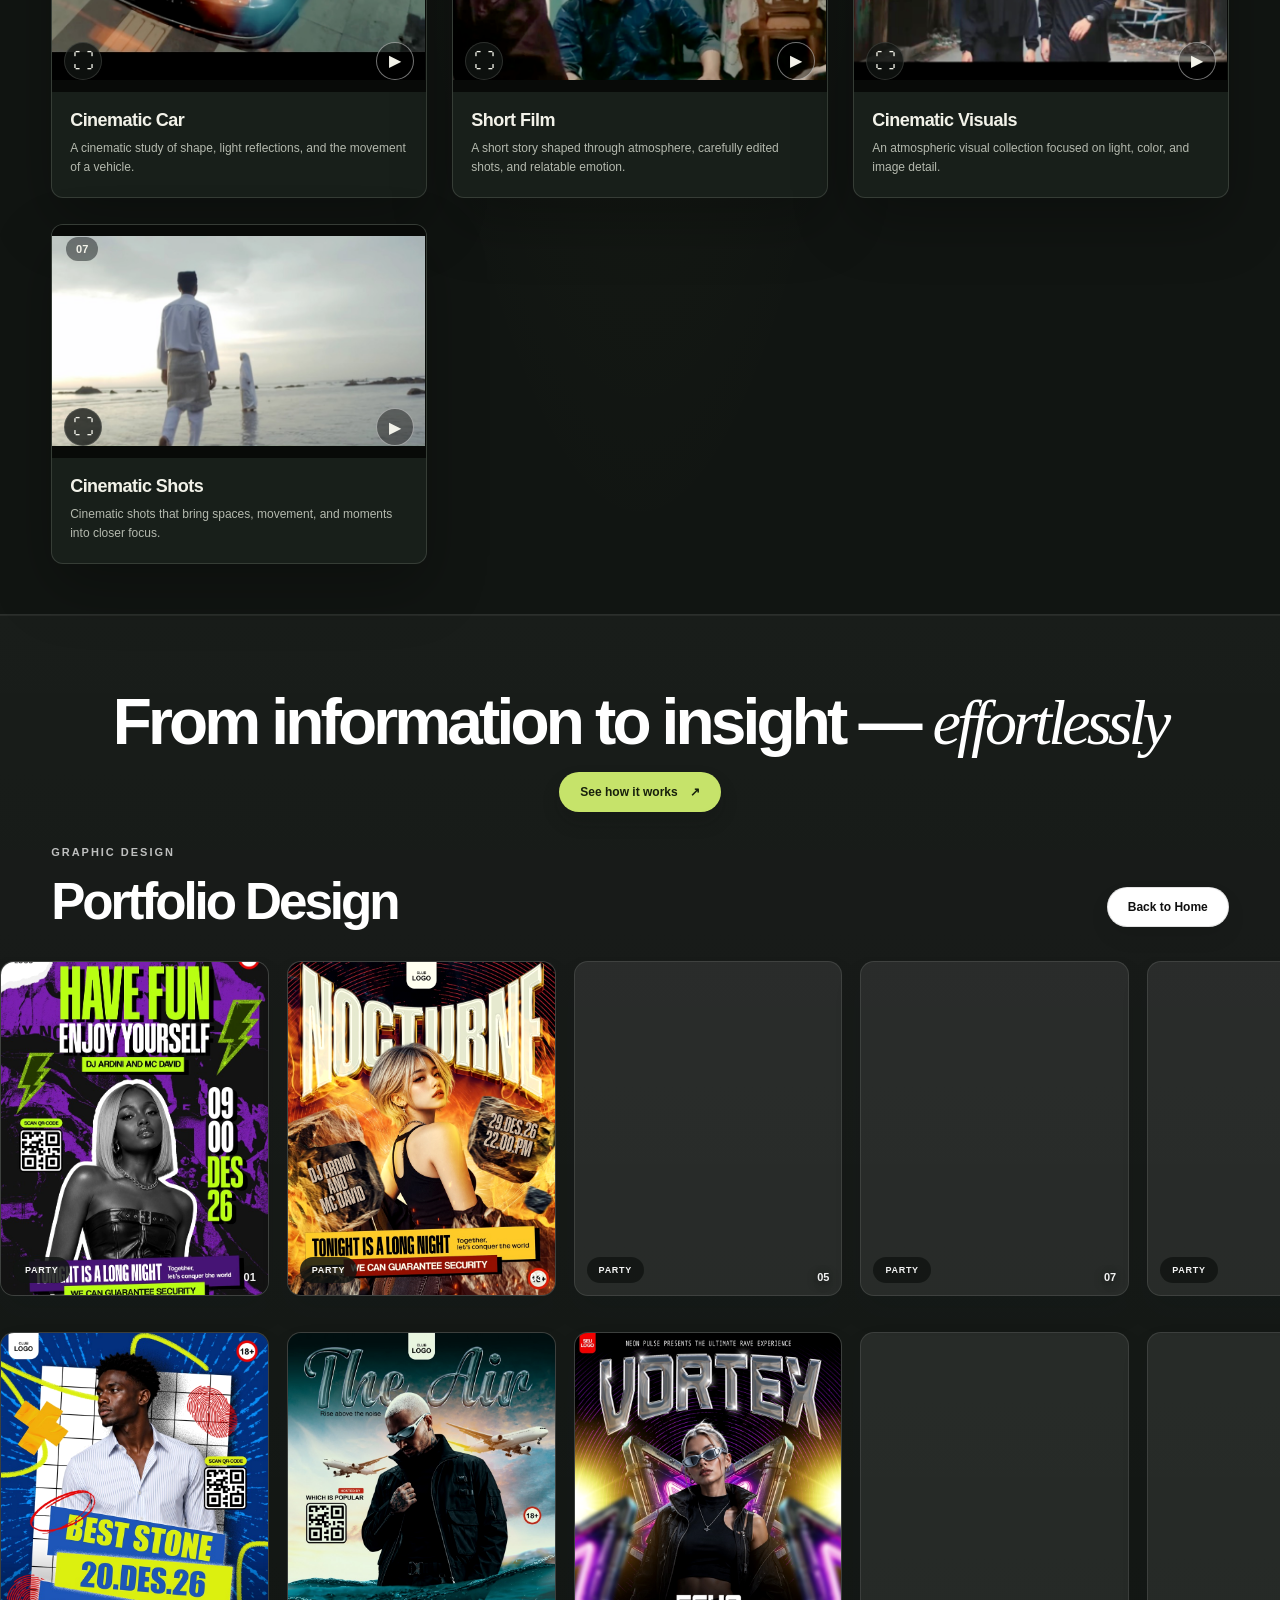
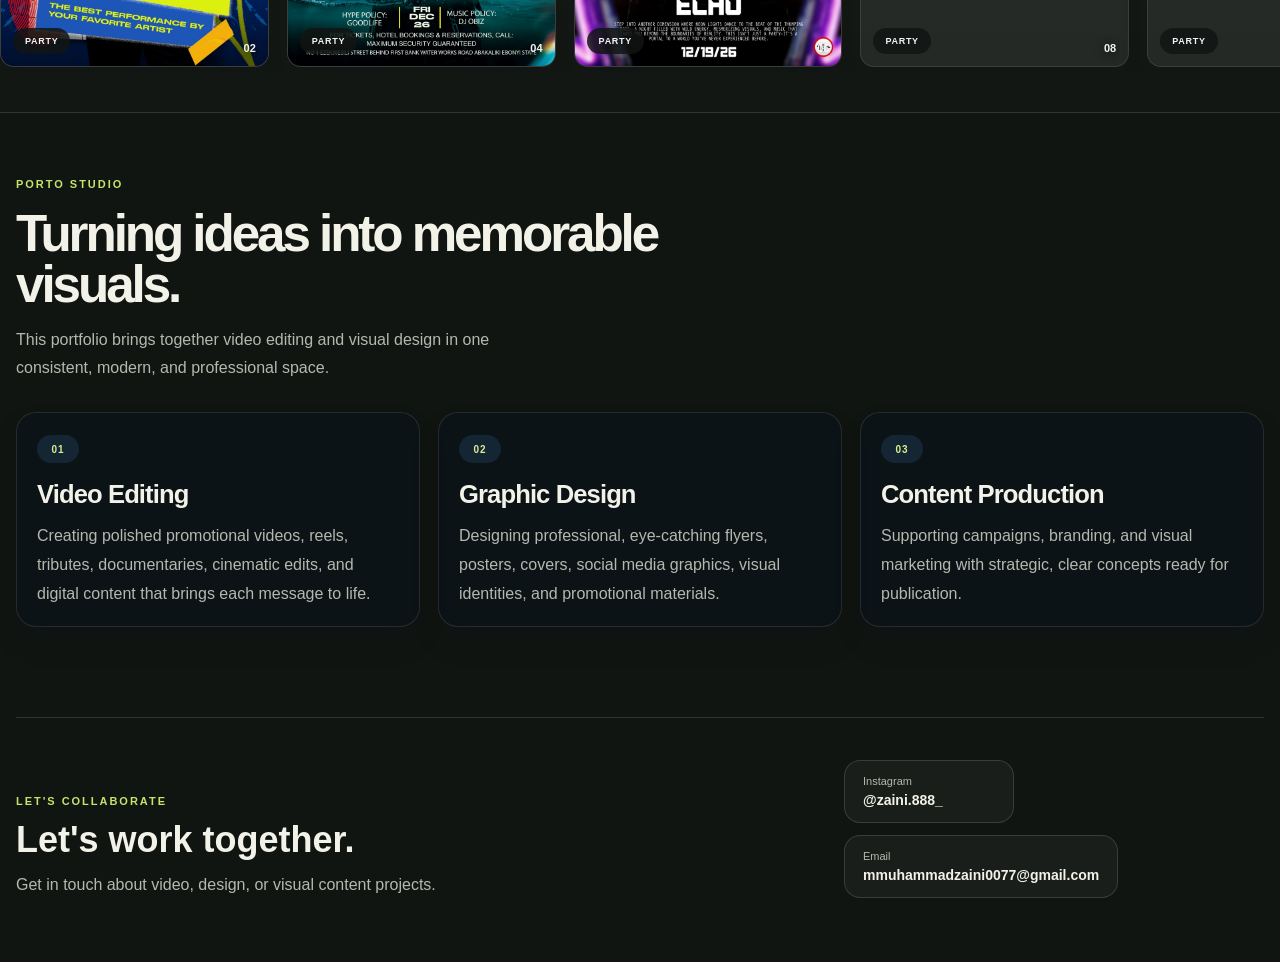
==== commit fc9417cf: "Add responsive digital asset storefront Co-authored-by: Copilot <223556219+Copilot@users.noreply.git" ====
--- a/halaman 1/index.html
+++ b/halaman 1/index.html
@@ -5,7 +5,7 @@
   <meta name="viewport" content="width=device-width, initial-scale=1">
   <meta name="description" content="Muhammad Zaini's professional video editing and graphic design portfolio.">
   <title>Porto Studio | Video & Design</title>
-  <link rel="stylesheet" href="style.css?v=2">
+  <link rel="stylesheet" href="style.css?v=4">
 </head>
 <body>
   <header class="topbar">
@@ -17,6 +17,8 @@
       <a class="active" href="#beranda">Home</a>
       <a href="#video">Video</a>
       <a href="#design">Design</a>
+      <a href="#proses-kreatif" hidden>Proses</a>
+      <a href="#toko" hidden>Toko</a>
       <a href="#tentang">About</a>
       <a href="#kontak">Contact</a>
     </nav>
@@ -112,6 +114,17 @@
       <div class="design-grid" id="design-grid" aria-live="polite"></div>
     </section>
 
+    <section class="creative-section" id="proses-kreatif" hidden aria-labelledby="creative-title">
+      <div class="section-heading">
+        <div>
+          <p class="eyebrow">DI BALIK LAYAR</p>
+          <h2 id="creative-title">Proses Kreatif</h2>
+        </div>
+        <p class="section-note">Momen pengambilan gambar, proses editing, dan kegiatan kreatif lainnya.</p>
+      </div>
+      <div class="creative-grid" id="creative-grid"></div>
+    </section>
+
     <div class="design-lightbox" id="design-lightbox" aria-hidden="true">
       <div class="lightbox-panel" role="dialog" aria-modal="true" aria-labelledby="lightbox-title">
         <button type="button" class="lightbox-close" aria-label="Close preview">×</button>
@@ -161,6 +174,34 @@
       <div class="sales-links" id="sales-links"></div>
     </section>
 
+    <section class="shop-section" id="toko" hidden aria-labelledby="shop-title">
+      <div class="section-heading">
+        <div>
+          <p class="eyebrow">ASET DIGITAL</p>
+          <h2 id="shop-title">Toko Digital</h2>
+        </div>
+        <p class="section-note">Template, preset, LUT, dan aset digital siap digunakan.</p>
+      </div>
+      <div class="shop-grid" id="shop-grid"></div>
+    </section>
+
+    <div class="shop-dialog" id="shop-dialog" aria-hidden="true" hidden>
+      <section class="shop-dialog-panel" role="dialog" aria-modal="true" aria-labelledby="shop-dialog-title">
+        <button class="shop-dialog-close" type="button" aria-label="Tutup">×</button>
+        <div id="shop-dialog-preview" class="shop-dialog-preview"></div>
+        <p class="eyebrow" id="shop-dialog-type"></p>
+        <h2 id="shop-dialog-title"></h2>
+        <p id="shop-dialog-description"></p>
+        <strong class="shop-dialog-price" id="shop-dialog-price"></strong>
+        <form id="shop-purchase-form">
+          <label for="buyer-name">Nama pembeli</label>
+          <input id="buyer-name" name="buyer_name" maxlength="100" autocomplete="name" required>
+          <button class="button" type="submit">Lanjutkan pembelian</button>
+          <p class="shop-purchase-message" id="shop-purchase-message" role="status"></p>
+        </form>
+      </section>
+    </div>
+
     <section class="contact-section" id="kontak" aria-labelledby="contact-title">
       <div class="contact-copy">
         <p class="eyebrow">LET'S COLLABORATE</p>
@@ -184,6 +225,6 @@
   <script src="supabase-config.js"></script>
   <script src="content-data.js?v=2"></script>
   <script src="local-store.js"></script>
-  <script src="script.js?v=3"></script>
+  <script src="script.js?v=5"></script>
 </body>
 </html>
--- a/halaman 1/style.css
+++ b/halaman 1/style.css
@@ -14,6 +14,7 @@
 }
 
 * { box-sizing: border-box; }
+[hidden] { display: none !important; }
 html { scroll-behavior: smooth; }
 body {
   margin: 0;
@@ -136,7 +137,7 @@
   inset: 0;
   width: 100%;
   height: 100%;
-  object-fit: contain;
+  object-fit: cover;
   z-index: -3;
   opacity: 0.58;
   filter: saturate(0.82) contrast(1.04);
@@ -545,6 +546,58 @@
   object-fit: contain;
   background: #080a08;
 }
+
+.creative-section {
+  padding: clamp(56px, 8vw, 104px) 0;
+  background: linear-gradient(180deg, rgba(26, 33, 28, .62), rgba(17, 21, 18, .92));
+}
+
+.creative-grid {
+  display: grid;
+  width: min(1280px, calc(100% - clamp(32px, 8vw, 112px)));
+  margin: 0 auto;
+  padding-top: 24px;
+  grid-template-columns: repeat(auto-fill, minmax(min(100%, 260px), 1fr));
+  gap: clamp(14px, 2vw, 24px);
+}
+
+.creative-card {
+  min-width: 0;
+  overflow: hidden;
+  border: 1px solid var(--line);
+  border-radius: 12px;
+  background: rgba(25, 32, 27, .94);
+  box-shadow: var(--shadow);
+}
+
+.creative-media {
+  overflow: hidden;
+  aspect-ratio: 4 / 3;
+  background: #080a08;
+}
+
+.creative-media img,
+.creative-media video {
+  display: block;
+  width: 100%;
+  height: 100%;
+  object-fit: cover;
+}
+
+.creative-media video { object-fit: contain; }
+
+.creative-image-button {
+  display: block;
+  width: 100%;
+  height: 100%;
+  padding: 0;
+  border: 0;
+  background: transparent;
+}
+.creative-image-button img { cursor: zoom-in; }
+.creative-copy { padding: 14px 16px 16px; }
+.creative-copy h3 { margin: 0 0 6px; font-size: 17px; }
+.creative-copy p { margin: 0; color: var(--muted); font-size: 13px; }
 
 .hero-video:fullscreen,
 .hero-video:-webkit-full-screen {
@@ -935,15 +988,18 @@
 }
 
 .service-card h3 {
-  margin: 16px 0 10px;
-  font-size: 26px;
-  letter-spacing: -0.05em;
+  margin: 16px 0 12px;
+  font-size: clamp(20px, 2vw, 26px);
+  line-height: 1.2;
+  letter-spacing: -0.035em;
+  overflow-wrap: anywhere;
 }
 
 .service-card p {
   margin: 0;
   color: var(--muted);
-  line-height: 1.7;
+  line-height: 1.8;
+  overflow-wrap: anywhere;
 }
 
 .contact-section {
@@ -1034,6 +1090,15 @@
 }
 
 @media (max-width: 950px) {
+  .services-wrap {
+    grid-template-columns: repeat(2, minmax(0, 1fr));
+    gap: 14px;
+  }
+
+  .service-card {
+    padding: 20px;
+  }
+
   .video-grid {
     grid-template-columns: repeat(2, minmax(0, 1fr));
   }
@@ -1115,12 +1180,15 @@
   .main-nav {
     order: 2;
     flex: 0 0 100%;
-    justify-content: space-between;
+    justify-content: flex-start;
     gap: 8px;
+    overflow-x: auto;
     margin: 4px 0 0;
+    padding-bottom: 4px;
   }
 
   .main-nav a {
+    flex: 0 0 auto;
     font-size: 11px;
     white-space: nowrap;
   }
@@ -1137,12 +1205,7 @@
   }
 
   .hero-portrait {
-    left: 0;
-    width: 100%;
-    height: 62%;
-    opacity: 0.48;
-    -webkit-mask-image: linear-gradient(to top, transparent 0%, #000 18%, #000 100%);
-    mask-image: linear-gradient(to top, transparent 0%, #000 18%, #000 100%);
+    display: none;
   }
 
   .hero-status {
@@ -1156,6 +1219,26 @@
 
   .quick-stats li {
     min-width: 92px;
+  }
+
+  .about {
+    padding: 48px 20px 60px;
+  }
+
+  .services-wrap {
+    grid-template-columns: minmax(0, 1fr);
+    gap: 12px;
+    margin-top: 24px;
+  }
+
+  .service-card {
+    padding: 20px;
+    border-radius: 16px;
+  }
+
+  .service-card h3 {
+    margin-top: 12px;
+    font-size: 22px;
   }
 
   .video-grid-wrap {
@@ -1281,3 +1364,107 @@
     padding: 42px 0 52px;
   }
 }
+
+.shop-section {
+  width: min(1160px, calc(100% - 48px));
+  margin: 0 auto;
+  padding: 54px 0 72px;
+  border-top: 1px solid var(--line);
+}
+
+.shop-section[hidden] { display: none !important; }
+.shop-grid {
+  display: grid;
+  grid-template-columns: repeat(auto-fill, minmax(min(100%, 240px), 1fr));
+  gap: clamp(14px, 2vw, 22px);
+  margin-top: 24px;
+}
+
+.shop-card {
+  min-width: 0;
+  overflow: hidden;
+  border: 1px solid var(--line);
+  border-radius: 14px;
+  background: rgba(25, 32, 27, .94);
+  box-shadow: var(--shadow);
+}
+
+.shop-card-cover {
+  display: block;
+  width: 100%;
+  aspect-ratio: 4 / 3;
+  object-fit: cover;
+  background: #080a08;
+}
+
+.shop-card-copy { display: grid; gap: 8px; padding: 16px; }
+.shop-card-type { margin: 0; color: var(--primary); font-size: 10px; font-weight: 700; letter-spacing: .12em; text-transform: uppercase; }
+.shop-card-copy h3 { margin: 0; font-size: 18px; line-height: 1.3; overflow-wrap: anywhere; }
+.shop-card-price { color: var(--ink); font-size: 17px; }
+.shop-card-button,
+.shop-purchase-form button {
+  min-height: 42px;
+  padding: 10px 14px;
+  border: 1px solid var(--primary);
+  border-radius: 8px;
+  color: #17200c;
+  background: var(--primary);
+  font-weight: 700;
+}
+
+.shop-dialog {
+  position: fixed;
+  inset: 0;
+  z-index: 60;
+  display: grid;
+  place-items: center;
+  padding: 20px;
+  background: rgba(3, 10, 18, .8);
+  backdrop-filter: blur(10px);
+}
+
+.shop-dialog[hidden] { display: none !important; }
+.shop-dialog-panel {
+  position: relative;
+  width: min(100%, 680px);
+  max-height: min(92svh, 900px);
+  overflow-y: auto;
+  padding: clamp(18px, 4vw, 30px);
+  border: 1px solid var(--line);
+  border-radius: 18px;
+  background: var(--panel-strong);
+  box-shadow: var(--shadow);
+}
+
+.shop-dialog-close {
+  position: absolute;
+  top: 12px;
+  right: 12px;
+  z-index: 2;
+  width: 40px;
+  height: 40px;
+  border: 1px solid var(--line);
+  border-radius: 50%;
+  color: var(--ink);
+  background: rgba(0, 0, 0, .62);
+  font-size: 26px;
+}
+
+.shop-dialog-preview { margin: -4px 0 20px; overflow: hidden; border-radius: 12px; background: #080a08; }
+.shop-dialog-preview video,
+.shop-dialog-preview iframe { display: block; width: 100%; aspect-ratio: 16 / 9; border: 0; object-fit: contain; background: #000; }
+.shop-dialog-panel > .eyebrow { margin-bottom: 8px; }
+.shop-dialog-panel h2 { margin: 0 44px 10px 0; font-size: clamp(24px, 5vw, 34px); }
+.shop-dialog-panel > p:not(.eyebrow) { color: var(--muted); line-height: 1.7; white-space: pre-wrap; overflow-wrap: anywhere; }
+.shop-dialog-price { display: block; margin: 14px 0 18px; font-size: 20px; }
+.shop-purchase-form { display: grid; gap: 10px; margin: 0; }
+.shop-purchase-form label { color: var(--muted); font-size: 13px; font-weight: 600; }
+.shop-purchase-form input { width: 100%; min-height: 46px; padding: 11px 13px; border: 1px solid var(--line); border-radius: 8px; color: var(--ink); background: #111512; }
+.shop-purchase-message { min-height: 1.4em; margin: 0; color: var(--muted); font-size: 12px; }
+
+@media (max-width: 560px) {
+  .shop-section { width: calc(100% - 40px); padding: 42px 0 52px; }
+  .shop-grid { grid-template-columns: 1fr; }
+  .shop-dialog { padding: 10px; }
+  .shop-dialog-panel { border-radius: 14px; }
+}
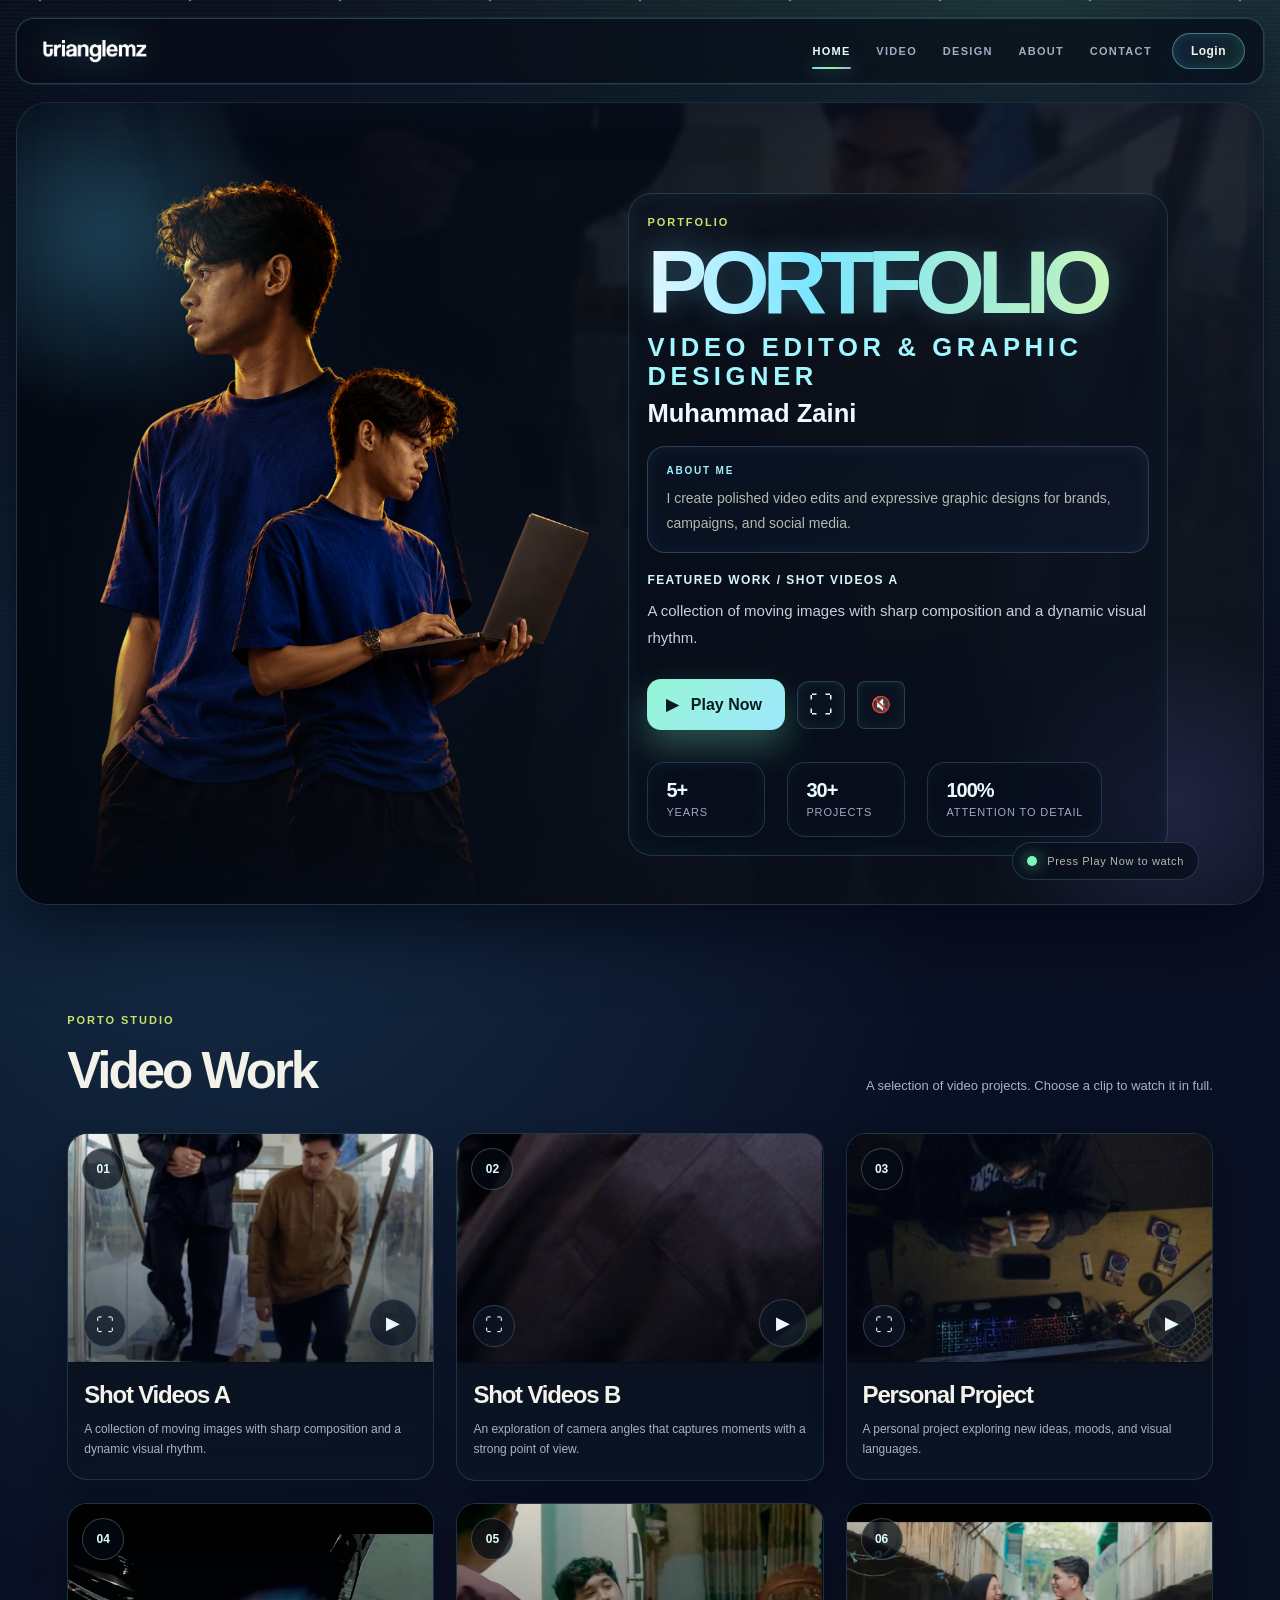
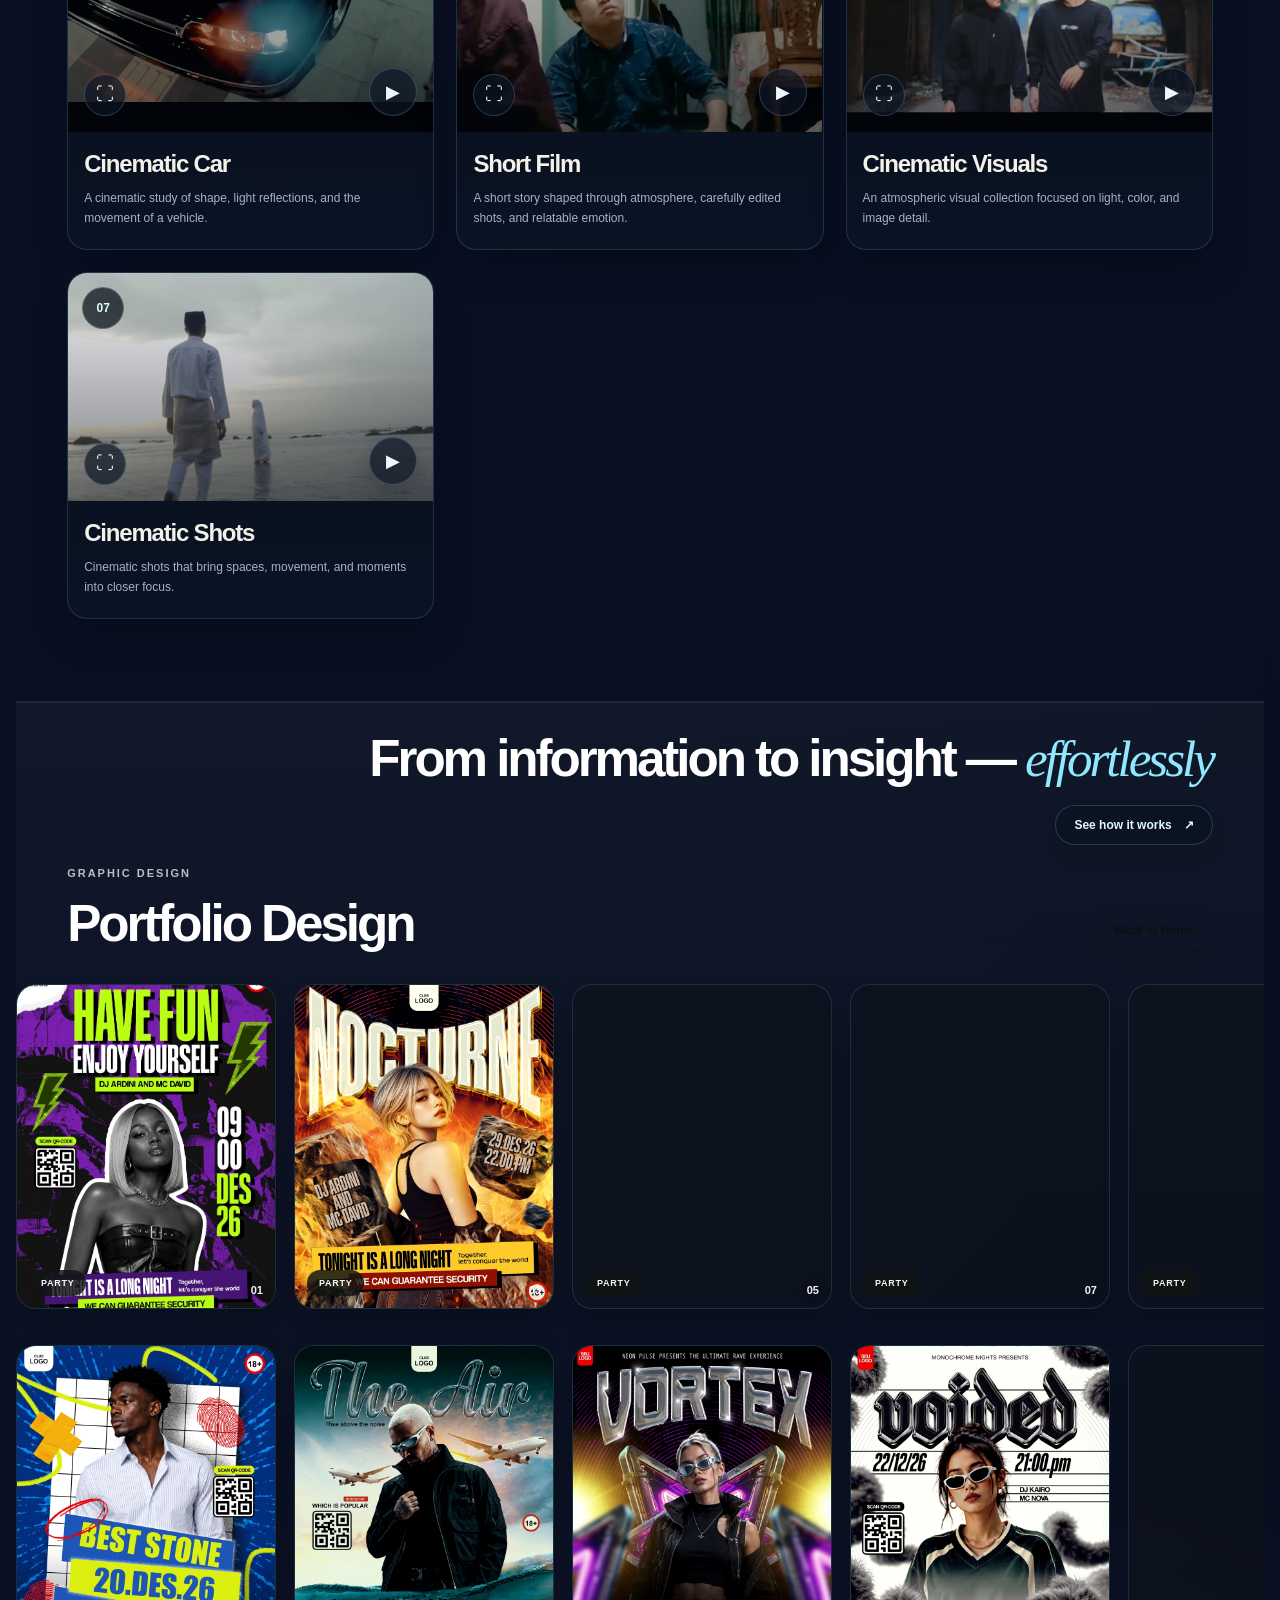
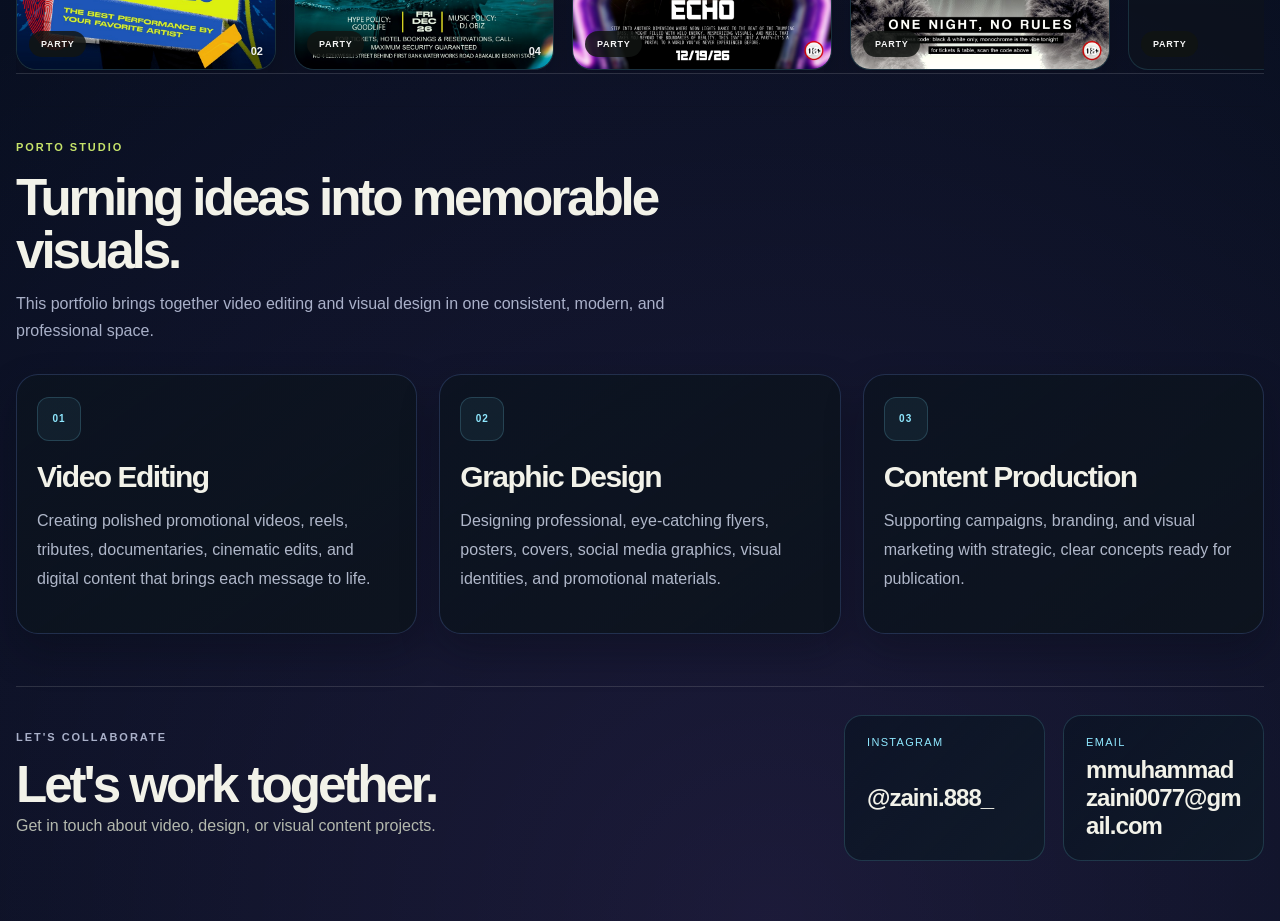
==== commit 762850d8: "Publish portfolio admin content updates Co-authored-by: Copilot <223556219+Copilot@users.noreply.git" ====
--- a/halaman 1/index.html
+++ b/halaman 1/index.html
@@ -3,9 +3,9 @@
 <head>
   <meta charset="utf-8">
   <meta name="viewport" content="width=device-width, initial-scale=1">
-  <meta name="description" content="Muhammad Zaini's professional video editing and graphic design portfolio.">
-  <title>Porto Studio | Video & Design</title>
-  <link rel="stylesheet" href="style.css?v=4">
+  <meta name="description" content="Portfolio futuristic Muhammad Zaini untuk video editing, graphic design, dan visual branding dengan tema alien dan masa depan.">
+  <title>Nova Pulse Studio | Future Portfolio</title>
+  <link rel="stylesheet" href="style.css?v=5">
 </head>
 <body>
   <header class="topbar">
@@ -225,6 +225,6 @@
   <script src="supabase-config.js"></script>
   <script src="content-data.js?v=2"></script>
   <script src="local-store.js"></script>
-  <script src="script.js?v=5"></script>
+  <script src="script.js?v=6"></script>
 </body>
 </html>
--- a/halaman 1/style.css
+++ b/halaman 1/style.css
@@ -1468,3 +1468,848 @@
   .shop-dialog { padding: 10px; }
   .shop-dialog-panel { border-radius: 14px; }
 }
+
+
+body {
+  background:
+    radial-gradient(circle at 15% 20%, rgba(80, 190, 255, 0.18), transparent 22%),
+    radial-gradient(circle at 80% 0%, rgba(118, 255, 175, 0.14), transparent 18%),
+    radial-gradient(circle at 60% 100%, rgba(183, 116, 255, 0.12), transparent 28%),
+    linear-gradient(135deg, #030915 0%, #0a1024 32%, #060e1d 100%);
+}
+
+body::before {
+  content: "";
+  position: fixed;
+  inset: 0;
+  z-index: -2;
+  pointer-events: none;
+  background-image:
+    radial-gradient(circle, rgba(255,255,255,0.85) 0 1px, transparent 1.6px),
+    radial-gradient(circle, rgba(104,204,255,0.7) 0 1px, transparent 1.8px);
+  background-size: 150px 150px;
+  background-position: center;
+  opacity: 0.5;
+}
+
+body::after {
+  content: "";
+  position: fixed;
+  inset: 0;
+  z-index: -1;
+  pointer-events: none;
+  background: linear-gradient(rgba(255,255,255,0.03), rgba(255,255,255,0)) 0 0 / 100% 100%,
+    repeating-linear-gradient(
+      180deg,
+      rgba(255,255,255,0.02),
+      rgba(255,255,255,0.02) 1px,
+      transparent 1px,
+      transparent 4px
+    );
+  mix-blend-mode: screen;
+}
+
+.topbar {
+  width: min(1320px, calc(100% - 32px));
+  margin: 18px auto 0;
+  padding: 14px 18px;
+  border: 1px solid rgba(127, 228, 255, 0.22);
+  border-radius: 18px;
+  background: rgba(5, 10, 22, 0.7);
+  box-shadow: 0 0 0 1px rgba(143, 211, 255, 0.08), 0 18px 50px rgba(10, 20, 40, 0.6);
+  backdrop-filter: blur(20px);
+}
+
+.brand img {
+  filter: drop-shadow(0 0 18px rgba(126, 233, 255, 0.35));
+}
+
+.main-nav a {
+  color: rgba(226, 229, 255, 0.72);
+  text-transform: uppercase;
+  letter-spacing: 0.12em;
+  font-size: 11px;
+}
+
+.main-nav a:hover,
+.main-nav a.active {
+  color: #ecfeff;
+}
+
+.main-nav a.active::after {
+  bottom: -12px;
+  height: 2px;
+  background: linear-gradient(90deg, #6ae7f8, #9ef380, #af9dff);
+  box-shadow: 0 0 18px rgba(106, 231, 248, 0.7);
+}
+
+.topbar-cta {
+  border-color: rgba(126, 233, 255, 0.44);
+  background: linear-gradient(135deg, rgba(18, 33, 56, 0.96), rgba(18, 48, 48, 0.8));
+  box-shadow: inset 0 0 12px rgba(126, 233, 255, 0.12), 0 10px 30px rgba(10, 24, 48, 0.4);
+}
+
+.file-protocol-notice {
+  width: min(1320px, calc(100% - 32px));
+  border: 1px solid rgba(126, 233, 255, 0.2);
+  background: rgba(7, 18, 34, 0.82);
+  box-shadow: 0 0 18px rgba(126, 233, 255, 0.1);
+}
+
+.site-shell {
+  position: relative;
+}
+
+.hero {
+  width: min(1320px, calc(100% - 32px));
+  margin: 18px auto 0;
+  min-height: 720px;
+  padding: clamp(50px, 7vw, 110px) clamp(26px, 5vw, 80px) 48px;
+  border: 1px solid rgba(140, 170, 255, 0.2);
+  border-radius: 32px;
+  background: linear-gradient(120deg, rgba(7, 13, 26, 0.92), rgba(16, 24, 44, 0.82));
+  box-shadow: inset 0 0 0 1px rgba(255,255,255,0.02), 0 24px 70px rgba(3, 8, 20, 0.8);
+  overflow: hidden;
+}
+
+.hero::before {
+  content: "";
+  position: absolute;
+  inset: -10% auto auto -10%;
+  width: 420px;
+  height: 420px;
+  border-radius: 50%;
+  background: radial-gradient(circle, rgba(91, 204, 255, 0.28), transparent 62%);
+  filter: blur(16px);
+  animation: drift 16s ease-in-out infinite alternate;
+}
+
+.hero::after {
+  content: "";
+  position: absolute;
+  right: -12%;
+  bottom: -18%;
+  width: 480px;
+  height: 480px;
+  border-radius: 50%;
+  background: radial-gradient(circle, rgba(142, 122, 255, 0.18), transparent 52%);
+  filter: blur(20px);
+  animation: drift 18s ease-in-out infinite alternate-reverse;
+}
+
+.hero-video {
+  opacity: 0.4;
+  filter: saturate(1.3) contrast(1.1) brightness(0.75);
+  transform: scale(1.08);
+}
+
+.hero-shade {
+  background:
+    linear-gradient(90deg, rgba(3, 8, 18, 0.96) 0%, rgba(6, 12, 22, 0.82) 36%, rgba(8, 12, 22, 0.38) 70%, rgba(10, 15, 26, 0.6) 100%),
+    linear-gradient(180deg, rgba(11, 17, 28, 0.2), rgba(11, 17, 28, 0.92));
+}
+
+.hero-portrait {
+  left: clamp(8px, 3vw, 40px);
+  bottom: 0;
+  width: min(58%, 760px);
+  filter: drop-shadow(0 26px 40px rgba(10, 20, 38, 0.5));
+}
+
+.hero-content,
+.hero-panel {
+  position: relative;
+  z-index: 2;
+  border: 1px solid rgba(126, 233, 255, 0.18);
+  background: rgba(8, 16, 29, 0.45);
+  backdrop-filter: blur(18px);
+  box-shadow: inset 0 0 20px rgba(122, 212, 255, 0.06);
+}
+
+.hero-content {
+  width: min(100%, 620px);
+  max-width: 620px;
+  padding: 22px 18px 18px;
+  border-radius: 24px;
+  margin-left: clamp(0px, 2vw, 32px);
+  animation: reveal 0.8s ease both;
+}
+
+.hero-title {
+  font-size: clamp(52px, 7vw, 118px);
+  line-height: 0.82;
+  letter-spacing: -0.08em;
+  text-transform: uppercase;
+  background: linear-gradient(90deg, #f0fbff, #7fe8ff 32%, #d8f9a8 100%);
+  -webkit-background-clip: text;
+  background-clip: text;
+  color: transparent;
+  text-shadow: 0 0 28px rgba(110, 219, 255, 0.28);
+}
+
+.hero-role {
+  color: #a0f7ff;
+  letter-spacing: 0.18em;
+}
+
+.hero-name {
+  color: #eefaff;
+}
+
+.intro-box {
+  max-width: 540px;
+  padding: 18px 18px 16px;
+  margin: 18px 0 20px;
+  border: 1px solid rgba(154, 200, 255, 0.24);
+  border-radius: 18px;
+  background: linear-gradient(135deg, rgba(10, 19, 33, 0.85), rgba(15, 25, 44, 0.72));
+  box-shadow: inset 0 0 18px rgba(118, 191, 255, 0.07);
+}
+
+.intro-kicker {
+  color: #9ef0ff;
+  letter-spacing: 0.18em;
+}
+
+.hero-project {
+  color: #d6f7ff;
+  letter-spacing: 0.12em;
+}
+
+.hero-description {
+  max-width: 520px;
+  font-size: 15px;
+  line-height: 1.8;
+  color: rgba(231, 240, 255, 0.86);
+}
+
+.hero-actions {
+  margin-top: 28px;
+}
+
+.watch-button {
+  border: 1px solid rgba(123, 241, 201, 0.38);
+  border-radius: 14px;
+  padding: 15px 22px 15px 18px;
+  background: linear-gradient(135deg, #96f6d3 0%, #9fe7ff 100%);
+  color: #0a1b1d;
+  font-weight: 800;
+  box-shadow: 0 16px 34px rgba(116, 225, 188, 0.32);
+}
+
+.fullscreen-button,
+.sound-button {
+  border: 1px solid rgba(127, 228, 255, 0.22);
+  background: rgba(12, 20, 36, 0.8);
+  color: #edf7ff;
+  box-shadow: inset 0 0 12px rgba(127, 228, 255, 0.08);
+}
+
+.quick-stats li {
+  border: 1px solid rgba(130, 181, 255, 0.22);
+  border-radius: 18px;
+  background: rgba(8, 15, 29, 0.64);
+  backdrop-filter: blur(10px);
+  box-shadow: inset 0 0 18px rgba(126, 233, 255, 0.04);
+}
+
+.quick-stats strong {
+  color: #eafcff;
+}
+
+.quick-stats span {
+  color: rgba(213, 220, 255, 0.75);
+}
+
+.hero-panel {
+  width: min(100%, 380px);
+  margin-left: auto;
+  padding: 18px;
+  border-radius: 22px;
+  background: linear-gradient(160deg, rgba(9, 18, 35, 0.8), rgba(12, 19, 28, 0.55));
+  transform: perspective(1000px) rotateX(var(--rotateX, 0deg)) rotateY(var(--rotateY, 0deg));
+  transition: transform 0.2s ease, border-color 0.2s ease, box-shadow 0.2s ease;
+}
+
+.panel-card {
+  border-radius: 18px;
+  padding: 20px 18px 18px;
+  border: 1px solid rgba(157, 180, 255, 0.2);
+  background: linear-gradient(135deg, rgba(13, 25, 44, 0.93), rgba(18, 21, 36, 0.9));
+}
+
+.chip {
+  background: rgba(111, 233, 191, 0.12);
+  border: 1px solid rgba(153, 245, 211, 0.28);
+  color: #aaf4d9;
+}
+
+.hero-status {
+  position: absolute;
+  right: clamp(24px, 5vw, 70px);
+  bottom: 24px;
+  z-index: 3;
+  display: inline-flex;
+  align-items: center;
+  gap: 10px;
+  padding: 12px 14px;
+  border: 1px solid rgba(126, 233, 255, 0.2);
+  border-radius: 999px;
+  background: rgba(7, 14, 25, 0.7);
+  backdrop-filter: blur(14px);
+}
+
+.status-dot {
+  width: 10px;
+  height: 10px;
+  border-radius: 50%;
+  background: #7af7bf;
+  box-shadow: 0 0 16px rgba(122, 247, 191, 0.9);
+  animation: pulse 1.7s ease-in-out infinite;
+}
+
+.collection,
+.design-section,
+.about,
+.contact-section,
+.shop-section,
+.sales-section {
+  width: min(1320px, calc(100% - 32px));
+  margin: 32px auto 0;
+}
+
+.section-heading,
+.design-header,
+.design-intro,
+.contact-copy {
+  display: flex;
+  align-items: end;
+  justify-content: space-between;
+  gap: 20px;
+  margin-bottom: 22px;
+}
+
+.section-heading h2,
+.design-header h2,
+.design-intro h2,
+.about h2,
+.contact-copy h2 {
+  margin: 0;
+  font-size: clamp(32px, 4vw, 52px);
+  line-height: 1.04;
+  letter-spacing: -0.06em;
+}
+
+.section-note,
+.about > p:last-of-type,
+.contact-copy p {
+  color: rgba(222, 230, 255, 0.75);
+  max-width: 520px;
+  line-height: 1.7;
+}
+
+.video-grid-wrap {
+  position: relative;
+}
+
+.video-grid {
+  display: grid;
+  grid-template-columns: repeat(3, minmax(0, 1fr));
+  gap: 22px;
+}
+
+.video-card,
+.service-card,
+.design-card {
+  --rotateX: 0deg;
+  --rotateY: 0deg;
+  transform: perspective(1000px) rotateX(var(--rotateX)) rotateY(var(--rotateY));
+  transition: transform 0.2s ease, box-shadow 0.2s ease, border-color 0.2s ease;
+}
+
+.video-card {
+  position: relative;
+  overflow: hidden;
+  border: 1px solid rgba(126, 233, 255, 0.16);
+  border-radius: 20px;
+  background: linear-gradient(180deg, rgba(7, 14, 25, 0.82), rgba(11, 20, 36, 0.92));
+  box-shadow: 0 18px 32px rgba(5, 8, 18, 0.38);
+}
+
+.card-media {
+  position: relative;
+  aspect-ratio: 16 / 10;
+  overflow: hidden;
+  background: #050c19;
+}
+
+.card-media::before {
+  content: "";
+  position: absolute;
+  inset: 0;
+  background: linear-gradient(180deg, rgba(4,8,16,0.05), rgba(3, 8, 18, 0.52));
+  z-index: 1;
+}
+
+.card-media video,
+.card-media img {
+  display: block;
+  width: 100%;
+  height: 100%;
+  object-fit: cover;
+  transition: transform 0.3s ease;
+}
+
+.video-card:hover .card-media video,
+.video-card:hover .card-media img,
+.design-card:hover img {
+  transform: scale(1.04);
+}
+
+.card-number {
+  position: absolute;
+  top: 14px;
+  left: 14px;
+  z-index: 2;
+  display: inline-flex;
+  align-items: center;
+  justify-content: center;
+  width: 42px;
+  height: 42px;
+  border: 1px solid rgba(206, 255, 255, 0.24);
+  border-radius: 50%;
+  background: rgba(4, 11, 21, 0.7);
+  color: #dffcff;
+  font-weight: 700;
+  font-size: 12px;
+}
+
+.card-play,
+.card-fullscreen {
+  position: absolute;
+  z-index: 2;
+  border: 1px solid rgba(151, 194, 255, 0.24);
+  background: rgba(12, 20, 36, 0.7);
+  color: #edf7ff;
+}
+
+.card-play {
+  right: 16px;
+  bottom: 16px;
+  width: 48px;
+  height: 48px;
+  border-radius: 50%;
+  font-size: 18px;
+  box-shadow: 0 10px 26px rgba(0, 0, 0, 0.25);
+}
+
+.card-fullscreen {
+  left: 16px;
+  bottom: 16px;
+  width: 42px;
+  height: 42px;
+  border-radius: 50%;
+  font-size: 18px;
+}
+
+.card-copy {
+  padding: 18px 16px 20px;
+}
+
+.card-copy h3 {
+  margin: 0 0 10px;
+  font-size: clamp(20px, 2vw, 24px);
+  letter-spacing: -0.05em;
+}
+
+.card-copy p {
+  margin: 0;
+  color: rgba(222, 233, 255, 0.74);
+  line-height: 1.7;
+}
+
+.design-section {
+  padding: 12px 0 0;
+}
+
+.design-intro {
+  padding: 18px 0 0;
+}
+
+.design-intro h2 span {
+  color: #8fe8ff;
+}
+
+.section-link {
+  border: 1px solid rgba(126, 233, 255, 0.2);
+  border-radius: 999px;
+  padding: 12px 18px;
+  background: rgba(10, 19, 34, 0.72);
+  color: #dffaff;
+  font-weight: 700;
+}
+
+.section-link.secondary {
+  background: transparent;
+}
+
+.design-grid {
+  display: grid;
+  gap: 18px;
+}
+
+.marquee-wrap {
+  display: grid;
+  gap: 18px;
+}
+
+.marquee-row {
+  display: flex;
+  width: max-content;
+  gap: 18px;
+  animation: marquee 32s linear infinite;
+  will-change: transform;
+}
+
+.marquee-row.reverse {
+  animation-direction: reverse;
+}
+
+.design-card {
+  flex: 0 0 clamp(210px, 22vw, 260px);
+  border: 1px solid rgba(126, 233, 255, 0.16);
+  border-radius: 20px;
+  background: rgba(6, 12, 22, 0.72);
+  overflow: hidden;
+  box-shadow: 0 18px 26px rgba(5, 8, 20, 0.3);
+}
+
+.design-link {
+  display: block;
+  width: 100%;
+  border: 0;
+  padding: 0;
+  background: transparent;
+}
+
+.design-link img {
+  display: block;
+  width: 100%;
+  aspect-ratio: 4 / 5;
+  object-fit: cover;
+  transition: transform 0.3s ease;
+}
+
+.about {
+  padding: 34px 0 10px;
+}
+
+.about h2 {
+  margin-bottom: 12px;
+}
+
+.about > p:last-of-type {
+  margin: 0;
+  max-width: 720px;
+}
+
+.services-wrap {
+  display: grid;
+  grid-template-columns: repeat(3, minmax(0, 1fr));
+  gap: 22px;
+  margin-top: 30px;
+}
+
+.service-card {
+  min-height: 260px;
+  padding: 22px 20px 18px;
+  border: 1px solid rgba(122, 160, 255, 0.2);
+  border-radius: 22px;
+  background: linear-gradient(145deg, rgba(11, 19, 31, 0.82), rgba(13, 20, 30, 0.94));
+  box-shadow: 0 18px 38px rgba(5, 8, 18, 0.32);
+}
+
+.service-tag {
+  display: inline-flex;
+  width: 44px;
+  height: 44px;
+  align-items: center;
+  justify-content: center;
+  border: 1px solid rgba(126, 233, 255, 0.18);
+  border-radius: 12px;
+  background: rgba(126, 233, 255, 0.06);
+  color: #8fe8ff;
+  font-weight: 700;
+}
+
+.service-card h3 {
+  margin: 18px 0 12px;
+  font-size: clamp(24px, 2.4vw, 30px);
+  letter-spacing: -0.05em;
+}
+
+.service-card p {
+  margin: 0;
+  color: rgba(227, 235, 255, 0.76);
+  line-height: 1.8;
+}
+
+.contact-section {
+  margin-top: 42px;
+  padding: 28px 0 60px;
+}
+
+.contact-section .contact-copy {
+  display: block;
+  margin-bottom: 22px;
+}
+
+.contact-links {
+  display: grid;
+  grid-template-columns: repeat(2, minmax(0, 1fr));
+  gap: 18px;
+}
+
+.contact-link {
+  display: grid;
+  gap: 8px;
+  padding: 20px 22px;
+  border: 1px solid rgba(126, 233, 255, 0.16);
+  border-radius: 18px;
+  background: linear-gradient(135deg, rgba(10, 19, 35, 0.72), rgba(15, 26, 40, 0.9));
+  transition: transform 0.2s ease, border-color 0.2s ease;
+}
+
+.contact-link small {
+  color: #8fe8ff;
+  text-transform: uppercase;
+  letter-spacing: 0.12em;
+}
+
+.contact-link span {
+  font-size: clamp(18px, 2vw, 24px);
+  letter-spacing: -0.04em;
+}
+
+.design-lightbox {
+  position: fixed;
+  inset: 0;
+  z-index: 80;
+  display: grid;
+  place-items: center;
+  padding: 20px;
+  background: rgba(4, 9, 18, 0.75);
+  backdrop-filter: blur(8px);
+  opacity: 0;
+  visibility: hidden;
+  transition: opacity 0.25s ease, visibility 0.25s ease;
+}
+
+.design-lightbox.visible {
+  opacity: 1;
+  visibility: visible;
+}
+
+.lightbox-panel {
+  position: relative;
+  width: min(100%, 780px);
+  overflow: hidden;
+  border: 1px solid rgba(126, 233, 255, 0.18);
+  border-radius: 24px;
+  background: linear-gradient(180deg, rgba(10, 17, 29, 0.94), rgba(10, 18, 30, 0.94));
+  box-shadow: 0 30px 80px rgba(2, 6, 14, 0.72);
+}
+
+.lightbox-panel img {
+  display: block;
+  width: 100%;
+  max-height: 72vh;
+  object-fit: contain;
+  background: rgba(4, 8, 16, 0.9);
+}
+
+.lightbox-close {
+  position: absolute;
+  top: 14px;
+  right: 14px;
+  z-index: 2;
+  width: 40px;
+  height: 40px;
+  border: 1px solid rgba(126, 233, 255, 0.2);
+  border-radius: 50%;
+  background: rgba(7, 12, 20, 0.8);
+  color: #edf7ff;
+  font-size: 28px;
+}
+
+.lightbox-footer {
+  display: flex;
+  align-items: center;
+  justify-content: space-between;
+  gap: 20px;
+  padding: 18px 20px 20px;
+}
+
+.lightbox-label {
+  margin: 0 0 8px;
+  color: #a0f7ff;
+  font-size: 10px;
+  font-weight: 700;
+  letter-spacing: 0.12em;
+  text-transform: uppercase;
+}
+
+.lightbox-footer h3 {
+  margin: 0 0 8px;
+  font-size: clamp(24px, 3vw, 34px);
+  letter-spacing: -0.05em;
+}
+
+.lightbox-description {
+  margin: 0;
+  color: rgba(228, 236, 255, 0.78);
+  line-height: 1.7;
+}
+
+.lightbox-back {
+  border: 1px solid rgba(126, 233, 255, 0.16);
+  border-radius: 999px;
+  padding: 12px 18px;
+  background: rgba(12, 20, 36, 0.84);
+  color: #effcfe;
+  font-weight: 700;
+}
+
+.reveal {
+  opacity: 0;
+  transform: translateY(20px);
+  transition: opacity 0.7s ease, transform 0.7s ease;
+}
+
+.reveal.visible {
+  opacity: 1;
+  transform: translateY(0);
+}
+
+@keyframes marquee {
+  0% { transform: translateX(0); }
+  100% { transform: translateX(-50%); }
+}
+
+@keyframes pulse {
+  0%, 100% { transform: scale(1); opacity: 1; }
+  50% { transform: scale(1.3); opacity: 0.7; }
+}
+
+@keyframes drift {
+  0% { transform: translate3d(0, 0, 0) scale(1); }
+  100% { transform: translate3d(3%, 8%, 0) scale(1.16); }
+}
+
+@media (max-width: 980px) {
+  .hero {
+    min-height: 640px;
+  }
+
+  .hero-portrait {
+    width: min(62%, 520px);
+    opacity: 0.86;
+  }
+
+  .video-grid {
+    grid-template-columns: repeat(2, minmax(0, 1fr));
+  }
+
+  .services-wrap {
+    grid-template-columns: 1fr;
+  }
+
+  .contact-links {
+    grid-template-columns: 1fr;
+  }
+}
+
+@media (max-width: 760px) {
+  .topbar,
+  .hero,
+  .collection,
+  .design-section,
+  .about,
+  .contact-section,
+  .shop-section,
+  .sales-section {
+    width: min(100% - 20px, 1320px);
+  }
+
+  .topbar {
+    gap: 12px;
+    padding: 12px 12px;
+    flex-wrap: wrap;
+    justify-content: center;
+  }
+
+  .brand {
+    min-width: auto;
+  }
+
+  .main-nav {
+    order: 3;
+    width: 100%;
+    gap: 10px;
+    flex-wrap: wrap;
+    justify-content: center;
+  }
+
+  .hero {
+    min-height: 620px;
+    padding-top: 38px;
+    padding-bottom: 86px;
+    display: flex;
+    align-items: flex-end;
+  }
+
+  .hero-panel {
+    display: none;
+  }
+
+  .hero-content {
+    width: 100%;
+    max-width: 100%;
+    margin-left: 0;
+    padding: 18px 16px 14px;
+  }
+
+  .hero-portrait {
+    width: min(84%, 460px);
+    left: auto;
+    right: -6%;
+    opacity: 0.4;
+  }
+
+  .hero-status {
+    left: 16px;
+    right: 16px;
+    bottom: 16px;
+    justify-content: center;
+  }
+
+  .video-grid {
+    grid-template-columns: 1fr;
+  }
+
+  .section-heading,
+  .design-intro,
+  .design-header,
+  .lightbox-footer {
+    display: grid;
+    gap: 12px;
+  }
+
+  .design-intro h2,
+  .design-header h2,
+  .section-heading h2,
+  .about h2,
+  .contact-copy h2 {
+    font-size: clamp(28px, 8vw, 42px);
+  }
+}
